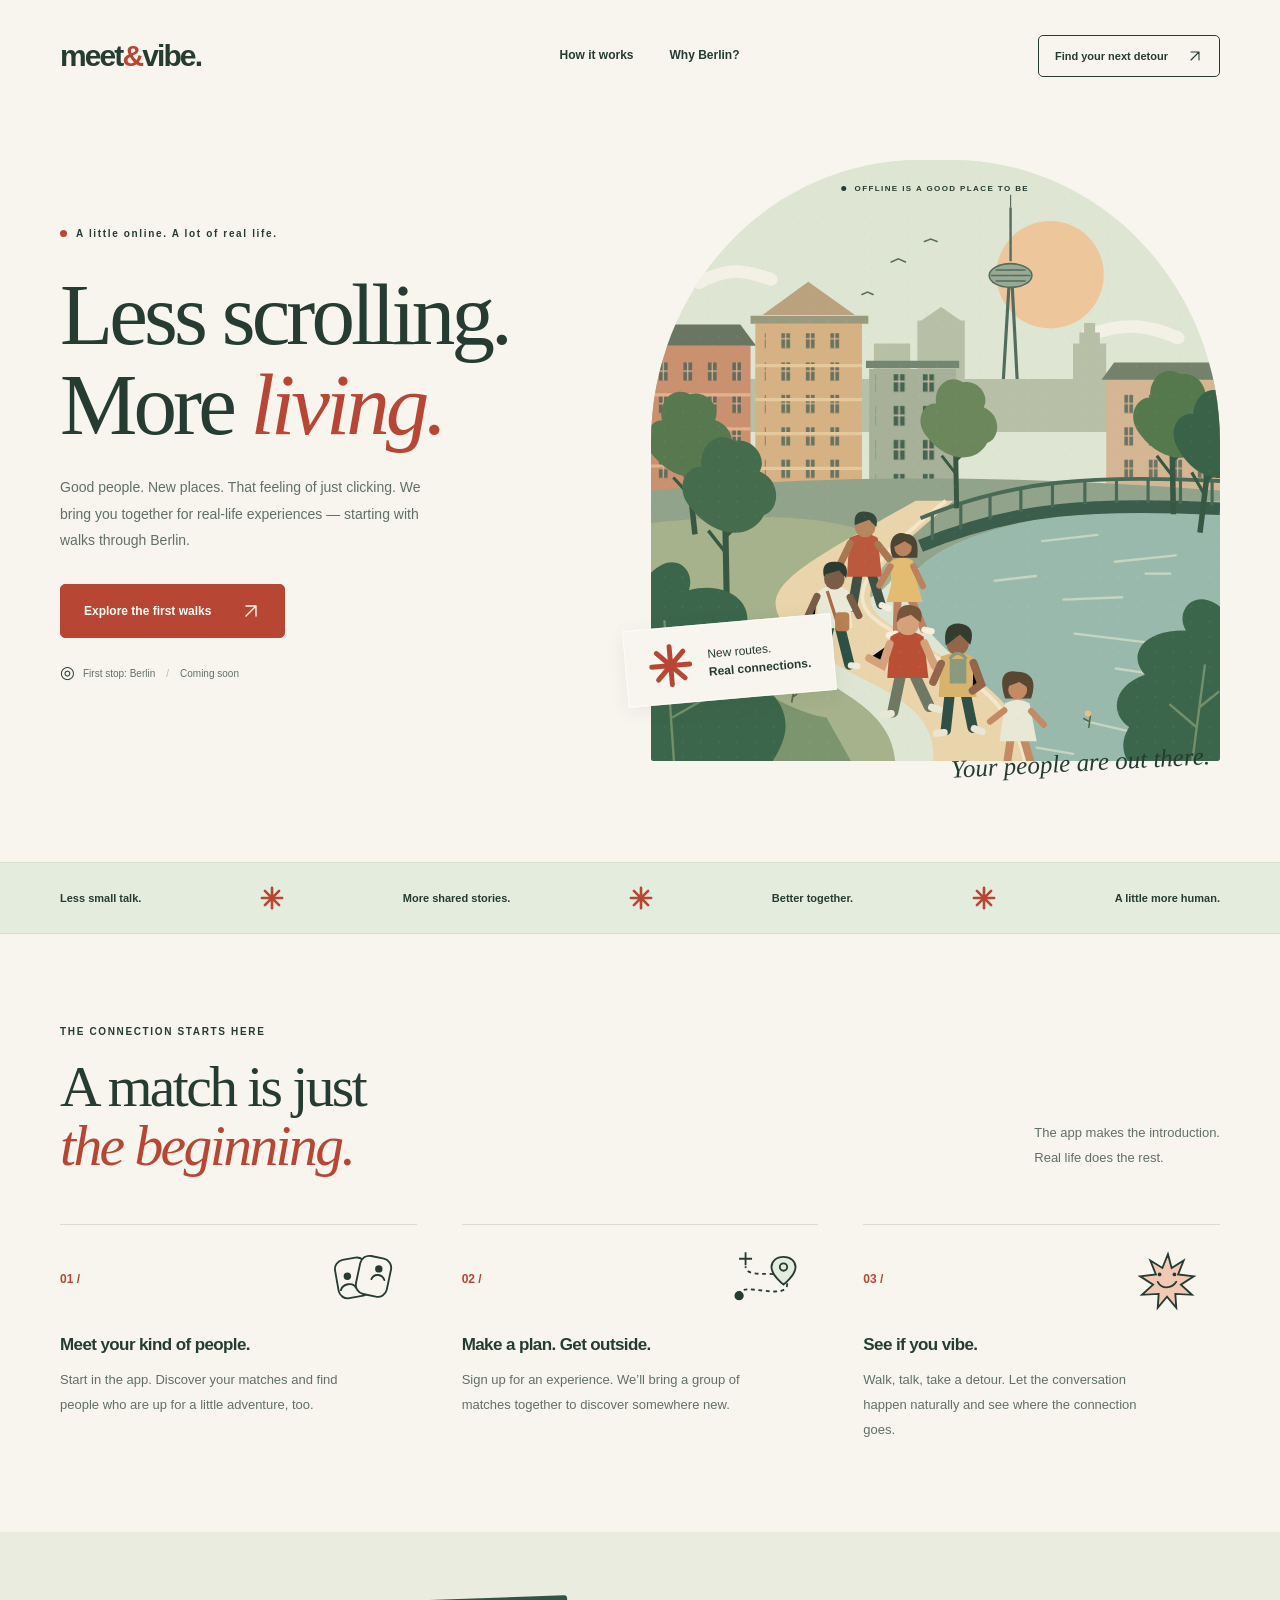
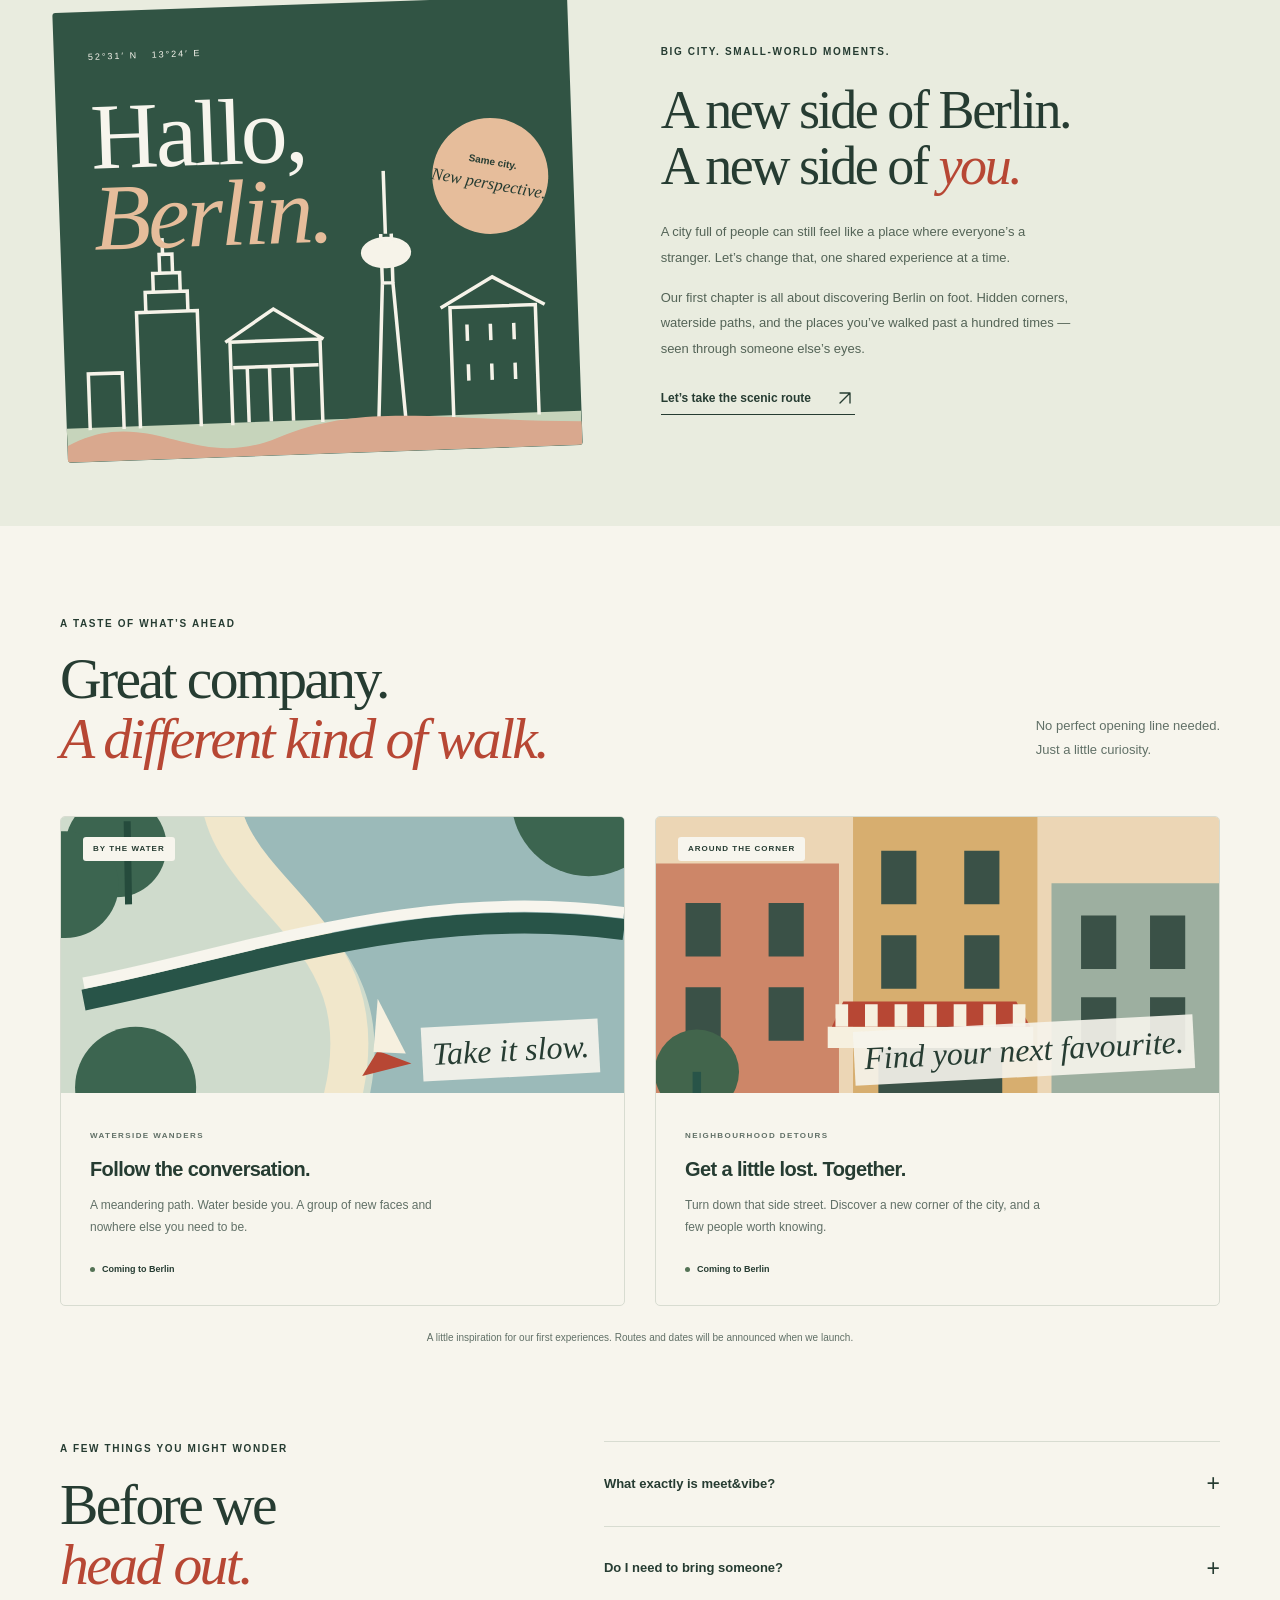
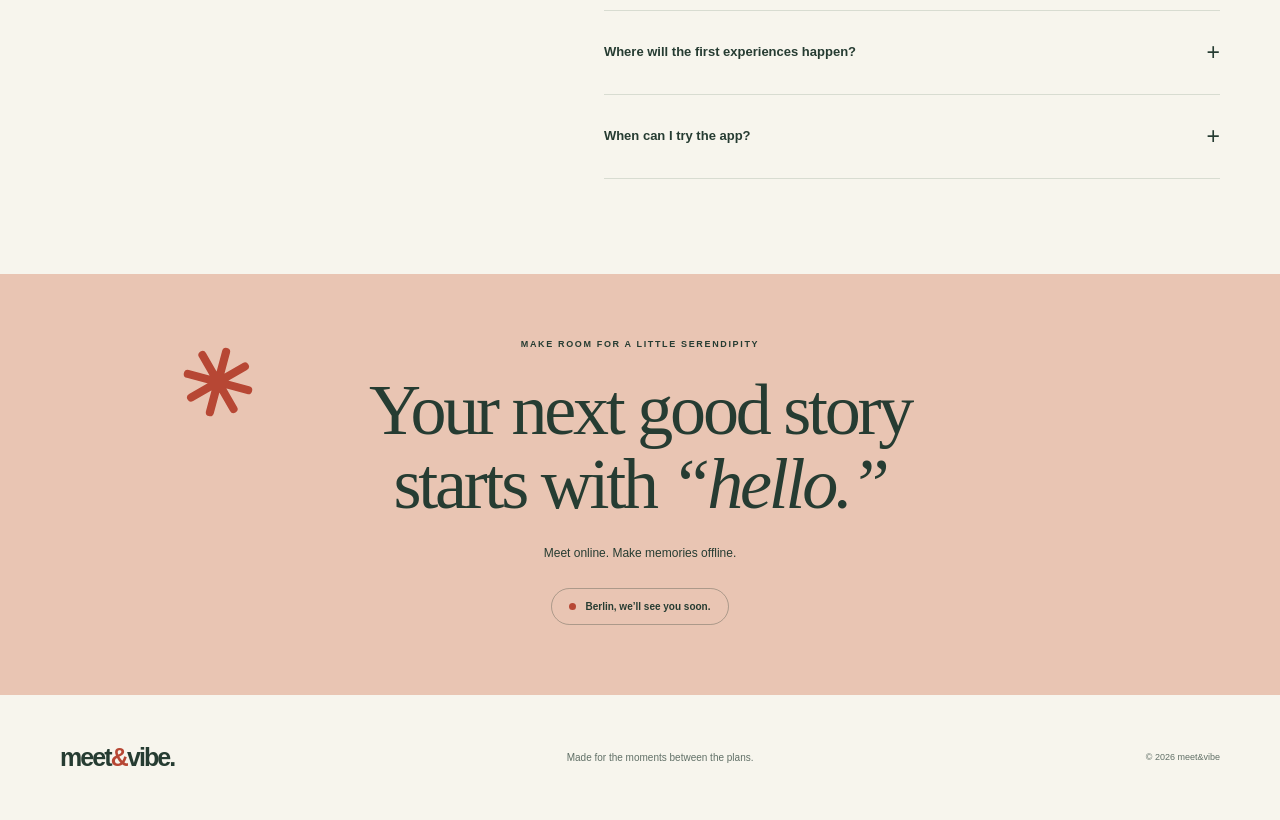
==== index.html @ 698475b8 "Build meet&vibe Berlin landing page for GitHub Pages" ====
<!doctype html>
<html lang="en">
<head>
  <meta charset="utf-8">
  <meta name="viewport" content="width=device-width, initial-scale=1">
  <meta name="theme-color" content="#f7f5ed">
  <title>meet&vibe — Meet online. Make memories offline.</title>
  <meta name="description" content="Your next great connection starts with a walk. meet&vibe matches you with people to discover Berlin together. Real people, shared experiences. Coming soon.">
  <link rel="canonical" href="https://meetandvibe.com/">
  <meta property="og:type" content="website">
  <meta property="og:title" content="meet&vibe — Less scrolling. More living.">
  <meta property="og:description" content="Meet your people. Explore Berlin. See if you vibe. In-person experiences, made possible by a little online matchmaking. Coming soon.">
  <meta property="og:url" content="https://meetandvibe.com/">
  <meta property="og:site_name" content="meet&vibe">
  <link rel="icon" href="assets/favicon.svg" type="image/svg+xml">
  <link rel="preload" href="assets/fonts/manrope-latin-wght-normal.woff2" as="font" type="font/woff2" crossorigin>
  <link rel="stylesheet" href="styles.css">
  <script src="script.js" defer></script>
</head>
<body>
  <a class="skip-link" href="#main">Skip to content</a>
  <header class="site-header wrap">
    <a class="wordmark" href="#" aria-label="meet&amp;vibe. home">meet<span>&</span>vibe<span class="brand-dot">.</span></a>
    <nav aria-label="Main navigation">
      <a href="#how-it-works">How it works</a>
      <a href="#berlin">Why Berlin?</a>
    </nav>
    <a class="button button-small" href="#first-walks">Find your next detour <svg class="arrow-icon" viewBox="0 0 24 24" fill="none" aria-hidden="true"><path d="M6 18 18 6M6 6h12v12" stroke="currentColor" stroke-width="1.6" stroke-linecap="round" stroke-linejoin="round"/></svg></a>
  </header>

  <main id="main">
    <section class="hero wrap" aria-labelledby="hero-title">
      <div class="hero-copy">
        <p class="eyebrow"><span class="status-dot"></span> A little online. A lot of real life.</p>
        <h1 id="hero-title">Less scrolling.<br>More <em>living.</em></h1>
        <p class="hero-description">Good people. New places. That feeling of just clicking. We bring you together for real-life experiences — starting with walks through Berlin.</p>
        <a class="button" href="#first-walks">Explore the first walks <svg class="arrow-icon" viewBox="0 0 24 24" fill="none" aria-hidden="true"><path d="M6 18 18 6M6 6h12v12" stroke="currentColor" stroke-width="1.6" stroke-linecap="round" stroke-linejoin="round"/></svg></a>
        <p class="launch-note"><span aria-hidden="true">◎</span> First stop: Berlin <span class="note-divider">/</span> Coming soon</p>
      </div>
      <div class="hero-art">
        <div class="art-label"><span class="status-dot"></span> OFFLINE IS A GOOD PLACE TO BE</div>
        <img class="berlin-illustration" src="assets/berlin.svg" width="720" height="760" alt="An illustrated group exploring a leafy Berlin riverside, with the TV Tower and colourful neighbourhood buildings in the distance.">
        <div class="art-sticker"><span class="sticker-icon" aria-hidden="true"><svg viewBox="0 0 64 64" fill="none" aria-hidden="true"><path d="M32 5v54M5 32h54M13 13l38 38M13 51l38-38" stroke="currentColor" stroke-width="7" stroke-linecap="round"/></svg></span><span>New routes.<br><strong>Real connections.</strong></span></div>
        <span class="art-caption">Your people are out there.</span>
      </div>
    </section>

    <div class="manifesto-strip" aria-label="Made for real life"><div class="wrap"><span>Less small talk.</span><span class="strip-star" aria-hidden="true"><svg viewBox="0 0 64 64" fill="none" aria-hidden="true"><path d="M32 5v54M5 32h54M13 13l38 38M13 51l38-38" stroke="currentColor" stroke-width="7" stroke-linecap="round"/></svg></span><span>More shared stories.</span><span class="strip-star" aria-hidden="true"><svg viewBox="0 0 64 64" fill="none" aria-hidden="true"><path d="M32 5v54M5 32h54M13 13l38 38M13 51l38-38" stroke="currentColor" stroke-width="7" stroke-linecap="round"/></svg></span><span>Better together.</span><span class="strip-star" aria-hidden="true"><svg viewBox="0 0 64 64" fill="none" aria-hidden="true"><path d="M32 5v54M5 32h54M13 13l38 38M13 51l38-38" stroke="currentColor" stroke-width="7" stroke-linecap="round"/></svg></span><span>A little more human.</span></div></div>

    <section class="how-section wrap section-space" id="how-it-works" aria-labelledby="how-title">
      <div class="section-heading"><div><p class="eyebrow">THE CONNECTION STARTS HERE</p><h2 id="how-title">A match is just<br><em>the beginning.</em></h2></div><p>The app makes the introduction.<br>Real life does the rest.</p></div>
      <div class="steps">
        <article class="step"><div class="step-top"><span class="step-number">01 /</span><svg class="step-icon" viewBox="0 0 80 64" fill="none" aria-hidden="true"><rect x="7" y="12" width="34" height="42" rx="10" transform="rotate(-10 7 12)" stroke="currentColor" stroke-width="2"/><rect x="38" y="4" width="34" height="42" rx="10" transform="rotate(12 38 4)" fill="#f7f5ed" stroke="currentColor" stroke-width="2"/><circle cx="22" cy="28" r="4" fill="currentColor"/><path d="M15 43c2-7 13-9 16-3M48 31c3-7 12-5 14 1" stroke="currentColor" stroke-width="2" stroke-linecap="round"/><circle cx="56" cy="20" r="4" fill="currentColor"/></svg></div><h3>Meet your kind of people.</h3><p>Start in the app. Discover your matches and find people who are up for a little adventure, too.</p></article>
        <article class="step"><div class="step-top"><span class="step-number">02 /</span><svg class="step-icon" viewBox="0 0 80 64" fill="none" aria-hidden="true"><path d="M12 48c0-16 52 8 52-12S19 34 19 17" stroke="currentColor" stroke-width="2" stroke-dasharray="4 4"/><path d="M60 7c-8 0-13 5-13 11 0 9 13 19 13 19s13-10 13-19c0-6-5-11-13-11Z" fill="#e4ecde" stroke="currentColor" stroke-width="2"/><circle cx="60" cy="18" r="4" stroke="currentColor" stroke-width="2"/><circle cx="12" cy="49" r="5" fill="currentColor"/><path d="M12 9h14M19 2v14" stroke="currentColor" stroke-width="2"/></svg></div><h3>Make a plan. Get outside.</h3><p>Sign up for an experience. We’ll bring a group of matches together to discover somewhere new.</p></article>
        <article class="step"><div class="step-top"><span class="step-number">03 /</span><svg class="step-icon" viewBox="0 0 80 64" fill="none" aria-hidden="true"><path d="m41 4 4 15 13-8-6 15 17 2-14 9 12 11-18-1 1 15-10-12-10 12 1-15-18 1 12-11-14-9 17-2-6-15 13 8Z" fill="#f2c9b4" stroke="currentColor" stroke-width="2"/><path d="M30 34c4 8 15 8 20 0" stroke="currentColor" stroke-width="2" stroke-linecap="round"/><circle cx="32" cy="26" r="2" fill="currentColor"/><circle cx="48" cy="26" r="2" fill="currentColor"/></svg></div><h3>See if you vibe.</h3><p>Walk, talk, take a detour. Let the conversation happen naturally and see where the connection goes.</p></article>
      </div>
    </section>

    <section class="berlin-section" id="berlin" aria-labelledby="berlin-title"><div class="wrap berlin-grid">
      <div class="berlin-poster" aria-hidden="true"><span class="poster-top">52°31′ N &nbsp; 13°24′ E</span><span class="poster-title">Hallo,<br><i>Berlin.</i></span><svg viewBox="0 0 440 240" class="poster-skyline"><path d="M0 211h440v29H0z" fill="#c6d4bb"/><g fill="none" stroke="#f6f3e9" stroke-width="3"><path d="M63 213V114h52v99m-44-99v-17h36v17M78 98V81h23v17M84 82V65h11v17M87 65V51M267 212l7-116m16 116-7-116M278 54V0m-4 54v42h9V54"/><ellipse cx="278" cy="70" rx="20" ry="12" fill="#f6f3e9"/><path d="M142 213v-71h77v71m-81-71 42-27 42 27M144 164h73m-61 0v47m19-47v47m19-47v47M331 213v-94h73v94m-81-94 45-25 44 25M345 134v14m20-14v14m20-14v14m-40 20v14m20-14v14m20-14v14M20 213v-48h29v48"/></g><path d="M0 226c72-35 105 27 180-1s135-10 260-5v20H0Z" fill="#d9a88e"/></svg><span class="poster-sticker">Same city.<br><i>New perspective.</i></span></div>
      <div class="berlin-copy"><p class="eyebrow">BIG CITY. SMALL-WORLD MOMENTS.</p><h2 id="berlin-title">A new side of Berlin.<br>A new side of <em>you.</em></h2><p>A city full of people can still feel like a place where everyone’s a stranger. Let’s change that, one shared experience at a time.</p><p>Our first chapter is all about discovering Berlin on foot. Hidden corners, waterside paths, and the places you’ve walked past a hundred times — seen through someone else’s eyes.</p><a class="text-link" href="#first-walks">Let’s take the scenic route <svg class="arrow-icon" viewBox="0 0 24 24" fill="none" aria-hidden="true"><path d="M6 18 18 6M6 6h12v12" stroke="currentColor" stroke-width="1.6" stroke-linecap="round" stroke-linejoin="round"/></svg></a></div>
    </div></section>

    <section class="walks-section wrap section-space" id="first-walks" aria-labelledby="walks-title"><div class="section-heading"><div><p class="eyebrow">A TASTE OF WHAT’S AHEAD</p><h2 id="walks-title">Great company.<br><em>A different kind of walk.</em></h2></div><p>No perfect opening line needed.<br>Just a little curiosity.</p></div>
      <div class="walk-cards">
        <article class="walk-card"><div class="walk-art canal-art"><span class="walk-tag">BY THE WATER</span><svg viewBox="0 0 400 270" preserveAspectRatio="xMidYMid slice" aria-hidden="true"><path d="M0 0h400v270H0z" fill="#cfdbcc"/><path d="M127 0c-13 100 142 108 82 270h191V0" fill="#9bbab9"/><path d="M113 0c-14 100 141 109 76 270" stroke="#f1e7cb" stroke-width="27" fill="none"/><path d="M16 167c114-22 238-70 384-50" stroke="#285448" stroke-width="15" fill="none"/><path d="M16 155c114-22 238-70 384-50" stroke="#f7f5ed" stroke-width="8" fill="none"/><path d="m225 203 24 9-35 9Z" fill="#b74734"/><path d="m222 204 3-38 20 39Z" fill="#f6f0df"/><g fill="#3c6550"><circle cx="39" cy="58" r="36"/><circle cx="3" cy="85" r="38"/><circle cx="53" cy="229" r="43"/><circle cx="375" cy="24" r="55"/></g><path d="m48 99-1-59m8 213-1 57" stroke="#254b3c" stroke-width="5"/></svg><span class="walk-art-caption">Take it slow.</span></div><div class="walk-card-copy"><span class="card-kicker">WATERSIDE WANDERS</span><h3>Follow the conversation.</h3><p>A meandering path. Water beside you. A group of new faces and nowhere else you need to be.</p><span class="coming-label"><span class="status-dot"></span> Coming to Berlin</span></div></article>
        <article class="walk-card"><div class="walk-art neighbourhood-art"><span class="walk-tag">AROUND THE CORNER</span><svg viewBox="0 0 400 270" preserveAspectRatio="xMidYMid slice" aria-hidden="true"><path d="M0 0h400v270H0z" fill="#ecd6b5"/><path d="M0 70h130v200H0z" fill="#cd8668"/><path d="M140 35h131v235H140z" fill="#d7ae6f"/><path d="M281 84h119v186H281z" fill="#9dafa0"/><g fill="#3a5147"><path d="M21 98h25v38H21zm59 0h25v38H80zM21 158h25v38H21zm59 0h25v38H80zM160 61h25v38h-25zm59 0h25v38h-25zm-59 60h25v38h-25zm59 0h25v38h-25zM302 107h25v38h-25zm49 0h25v38h-25zM302 165h25v38h-25zm49 0h25v38h-25z"/><path d="M158 270v-70q43-52 88 0v70z"/></g><path d="M0 246h400v24H0" fill="#e8e3cc"/><path d="M122 186h146v15H122z" fill="#f6f0df"/><path d="m125 186 8-18h123l10 18" fill="#b74734"/><path d="M132 170v16m21-16v16m21-16v16m21-16v16m21-16v16m21-16v16m21-16v16" stroke="#f6f0df" stroke-width="9"/><circle cx="29" cy="218" r="30" fill="#42654c"/><path d="M29 218v52" stroke="#285448" stroke-width="6"/></svg><span class="walk-art-caption">Find your next favourite.</span></div><div class="walk-card-copy"><span class="card-kicker">NEIGHBOURHOOD DETOURS</span><h3>Get a little lost. Together.</h3><p>Turn down that side street. Discover a new corner of the city, and a few people worth knowing.</p><span class="coming-label"><span class="status-dot"></span> Coming to Berlin</span></div></article>
      </div><p class="walks-note">A little inspiration for our first experiences. Routes and dates will be announced when we launch.</p>
    </section>

    <section class="faq-section wrap" aria-labelledby="faq-title"><div><p class="eyebrow">A FEW THINGS YOU MIGHT WONDER</p><h2 id="faq-title">Before we<br><em>head out.</em></h2></div><div class="faq-list"><details><summary>What exactly is meet&vibe?<span aria-hidden="true">+</span></summary><p>meet&vibe brings people together for in-person experiences, with a little help from an app. You match online, sign up for an activity, and meet a group in real life to see how you connect.</p></details><details><summary>Do I need to bring someone?<span aria-hidden="true">+</span></summary><p>You can come on your own — that’s the idea. You’ll meet a group of people matched through the app, with a shared activity to get the conversation started.</p></details><details><summary>Where will the first experiences happen?<span aria-hidden="true">+</span></summary><p>We’re starting in Berlin with group walks to discover the city together. Specific meeting points, routes, and dates will be shared when experiences become available.</p></details><details><summary>When can I try the app?<span aria-hidden="true">+</span></summary><p>The app and our first Berlin experiences are coming soon. We’ll share launch details and ways to join here on meetandvibe.com. There’s no waitlist or booking available just yet.</p></details></div></section>

    <section class="closing-section" aria-labelledby="closing-title"><div class="wrap"><span class="closing-star" aria-hidden="true"><svg viewBox="0 0 64 64" fill="none" aria-hidden="true"><path d="M32 5v54M5 32h54M13 13l38 38M13 51l38-38" stroke="currentColor" stroke-width="7" stroke-linecap="round"/></svg></span><p class="eyebrow">MAKE ROOM FOR A LITTLE SERENDIPITY</p><h2 id="closing-title">Your next good story<br>starts with <em>“hello.”</em></h2><p>Meet online. Make memories offline.</p><span class="launch-pill"><span class="status-dot"></span> Berlin, we’ll see you soon.</span></div></section>
  </main>
  <footer class="site-footer wrap"><a class="wordmark" href="#" aria-label="meet&amp;vibe. home">meet<span>&</span>vibe<span class="brand-dot">.</span></a><p>Made for the moments between the plans.</p><span>© <span id="year">2026</span> meet&vibe</span></footer>
</body>
</html>
---- styles.css ----
@font-face{font-family:Manrope;src:url('assets/fonts/manrope-latin-wght-normal.woff2') format('woff2');font-style:normal;font-weight:200 800;font-display:swap}
@font-face{font-family:Instrument Serif;src:url('assets/fonts/instrument-serif-latin-400-normal.woff2') format('woff2');font-style:normal;font-weight:400;font-display:swap}
@font-face{font-family:Instrument Serif;src:url('assets/fonts/instrument-serif-latin-400-italic.woff2') format('woff2');font-style:italic;font-weight:400;font-display:swap}
:root{--paper:#f7f5ed;--ink:#263c32;--muted:#617067;--coral:#b74734;--line:#d8dcd1;--green:#e4ecde;--serif:'Instrument Serif',Georgia,serif;--sans:Manrope,Arial,sans-serif}
*{box-sizing:border-box}html{scroll-behavior:smooth;scroll-padding-top:35px}body{margin:0;background:var(--paper);color:var(--ink);font-family:var(--sans);font-size:15px;line-height:1.7;-webkit-font-smoothing:antialiased}a{color:inherit;text-decoration:none}button,a,summary{-webkit-tap-highlight-color:transparent}a:focus-visible,summary:focus-visible{outline:3px solid var(--coral);outline-offset:6px}img,svg{display:block;max-width:100%}h1,h2,h3,p{margin:0}h1,h2{font-family:var(--serif);font-weight:400;letter-spacing:-.045em;line-height:1.03}h1{font-size:clamp(72px,6.8vw,102px)}h2{font-size:clamp(45px,4.5vw,65px)}h1 em,h2 em{color:var(--coral);font-weight:400}h3{font-size:20px;letter-spacing:-.6px;line-height:1.4}.wrap{max-width:1240px;margin-inline:auto;padding-inline:40px}.eyebrow{font-size:10px;letter-spacing:1.65px;font-weight:800;display:flex;align-items:center;gap:9px;line-height:1.6}.status-dot{display:inline-block;width:7px;height:7px;background:var(--coral);border-radius:50%;flex-shrink:0}.site-header{display:flex;height:112px;align-items:center;justify-content:space-between;gap:24px}.wordmark{font-weight:800;font-size:30px;letter-spacing:-1.9px;line-height:1}.wordmark>span{color:var(--coral)}.wordmark .brand-dot{color:var(--ink)}nav{display:flex;gap:36px;margin-left:60px;font-size:12px;font-weight:600}nav a{padding:10px 0;border-bottom:1px solid transparent}nav a:hover{border-color:var(--coral);color:var(--coral)}.button{display:inline-flex;align-items:center;justify-content:center;gap:30px;background:var(--coral);color:#fffdf5;border:1px solid var(--coral);border-radius:5px;min-height:54px;padding:13px 23px;font-size:12px;font-weight:700;transition:background .2s,transform .2s}.button:hover{background:#943b2d;transform:translateY(-2px)}.button span{font-size:21px;font-weight:400;line-height:1}.button-small{background:transparent;color:var(--ink);border-color:var(--ink);min-height:42px;font-size:11px;padding:10px 16px;gap:19px}.button-small:hover{background:var(--ink);color:var(--paper)}.hero{display:grid;grid-template-columns:1fr 1.03fr;align-items:center;gap:38px;padding-top:30px;padding-bottom:76px}.hero-copy{padding-bottom:14px}.hero-copy .eyebrow{margin-bottom:28px}.hero-description{max-width:370px;font-size:14px;line-height:1.9;color:var(--muted);margin:25px 0 30px}.launch-note{display:flex;align-items:center;gap:8px;font-size:10px;margin-top:21px;color:var(--muted)}.launch-note>span:first-child{font-size:17px;color:var(--ink)}.note-divider{margin:0 3px;color:#b2b8aa}.hero-art{position:relative;isolation:isolate;padding:18px 0 25px}.berlin-illustration{width:100%;height:auto;border-radius:47% 47% 3px 3px;aspect-ratio:720/760;object-fit:cover}.art-label{position:absolute;top:40px;left:50%;transform:translateX(-50%);display:flex;align-items:center;white-space:nowrap;gap:8px;font-size:8px;font-weight:800;letter-spacing:1.4px;z-index:1}.art-label .status-dot{width:5px;height:5px;background:var(--ink)}.art-sticker{position:absolute;bottom:87px;left:-26px;background:var(--paper);display:flex;gap:15px;align-items:center;line-height:1.5;padding:15px 22px;box-shadow:0 4px 20px #263c3212;transform:rotate(-5deg);font-size:12px;border:1px solid #ffffffa3}.sticker-icon{font-size:47px;line-height:1;color:var(--coral)}.art-caption{position:absolute;bottom:1px;right:10px;font-family:var(--serif);font-size:25px;font-style:italic;transform:rotate(-3deg)}.manifesto-strip{background:var(--green);border-block:1px solid #d6dece;padding:23px 0}.manifesto-strip .wrap{display:flex;align-items:center;justify-content:space-between;gap:18px;font-size:11px;font-weight:700}.strip-star{font-size:27px;line-height:1;color:var(--coral)}.section-space{padding-block:90px}.section-heading{display:flex;justify-content:space-between;align-items:flex-end;gap:30px;margin-bottom:48px}.section-heading .eyebrow{margin-bottom:17px}.section-heading>p{font-size:13px;line-height:1.9;color:var(--muted);padding-bottom:5px}.steps{display:grid;grid-template-columns:repeat(3,1fr);gap:45px}.step{border-top:1px solid var(--line);padding-top:24px}.step-top{display:flex;align-items:center;justify-content:space-between;margin-bottom:22px;height:62px}.step-number{font-size:12px;color:var(--coral);font-weight:700}.step-icon{width:74px;height:62px;margin-right:16px}.step h3{margin-bottom:12px;font-size:17px}.step p{color:var(--muted);font-size:13px;line-height:1.9;max-width:300px}.berlin-section{background:#e9ecdf;padding-block:72px}.berlin-grid{display:grid;grid-template-columns:.92fr 1fr;gap:86px;align-items:center}.berlin-poster{background:#315444;color:var(--paper);position:relative;overflow:hidden;min-height:450px;padding:30px 34px;border-radius:3px;transform:rotate(-2deg)}.poster-top{font-size:9px;letter-spacing:2px}.poster-title{display:block;font-family:var(--serif);font-size:94px;line-height:.87;letter-spacing:-3px;margin-top:29px;position:relative;z-index:1}.poster-title i{color:#e6bd9b}.poster-skyline{position:absolute;bottom:0;left:0;width:100%;height:auto}.poster-sticker{position:absolute;right:25px;top:120px;border-radius:50%;width:116px;height:116px;background:#e6bd9b;color:var(--ink);display:flex;flex-direction:column;align-items:center;justify-content:center;font-size:10px;line-height:1.6;transform:rotate(12deg);font-weight:700}.poster-sticker i{font-family:var(--serif);font-size:20px;font-weight:400}.berlin-copy .eyebrow{margin-bottom:23px}.berlin-copy h2{font-size:54px;margin-bottom:25px}.berlin-copy>p:not(.eyebrow){font-size:13px;line-height:1.95;color:#546457;margin-top:15px;max-width:415px}.text-link{display:inline-flex;align-items:center;gap:24px;border-bottom:1px solid var(--ink);padding-bottom:5px;font-size:12px;font-weight:700;margin-top:27px}.text-link:hover{color:var(--coral);border-color:var(--coral)}.text-link span{font-size:20px}.walk-cards{display:grid;grid-template-columns:1fr 1fr;gap:30px}.walk-card{border:1px solid var(--line);border-radius:5px;overflow:hidden}.walk-art{position:relative;overflow:hidden;height:276px}.walk-art>svg{height:100%;width:100%;object-fit:cover}.walk-tag{position:absolute;left:22px;top:20px;z-index:1;background:var(--paper);border-radius:3px;padding:5px 10px;font-size:8px;font-weight:800;letter-spacing:1px}.walk-art-caption{position:absolute;right:25px;bottom:16px;font-family:var(--serif);font-style:italic;font-size:32px;color:var(--ink);background:#f7f5ede8;padding:0 10px;transform:rotate(-3deg)}.walk-card-copy{padding:27px 29px 28px}.card-kicker{font-size:8px;letter-spacing:1.4px;font-weight:800;color:var(--muted)}.walk-card-copy h3{margin:9px 0 11px}.walk-card-copy p{font-size:12px;color:var(--muted);line-height:1.9;max-width:370px}.coming-label{display:flex;align-items:center;gap:7px;font-size:9px;font-weight:700;margin-top:23px}.coming-label .status-dot{width:5px;height:5px;background:#547356}.walks-note{font-size:10px;color:var(--muted);text-align:center;margin-top:23px}.faq-section{display:grid;grid-template-columns:1fr 1.3fr;gap:70px;padding-top:5px;padding-bottom:95px}.faq-section .eyebrow{margin-bottom:18px}details{border-bottom:1px solid var(--line)}details:first-child{border-top:1px solid var(--line)}summary{cursor:pointer;list-style:none;display:flex;align-items:center;justify-content:space-between;gap:20px;font-size:13px;font-weight:600;padding:22px 0}summary::-webkit-details-marker{display:none}summary>span{font-size:23px;font-weight:400;transition:transform .2s}details[open] summary>span{transform:rotate(45deg)}details>p{font-size:12px;line-height:1.9;color:var(--muted);padding:0 30px 24px 0}.closing-section{background:#e9c5b3;text-align:center;padding:63px 0 70px;position:relative;overflow:hidden}.closing-section .wrap{position:relative}.closing-section .eyebrow{justify-content:center;margin-bottom:22px;font-size:9px}.closing-section h2{font-size:72px}.closing-section h2 em{color:var(--ink)}.closing-section p:not(.eyebrow){font-size:12px;margin-top:22px}.closing-star{position:absolute;top:8px;left:13%;font-size:74px;color:var(--coral);transform:rotate(15deg);line-height:1}.launch-pill{display:inline-flex;gap:9px;align-items:center;border:1px solid #263c3250;border-radius:100px;padding:9px 17px;font-size:10px;font-weight:600;margin-top:24px}.site-footer{min-height:125px;display:flex;align-items:center;justify-content:space-between;gap:20px}.site-footer .wordmark{font-size:25px}.site-footer p{font-size:10px;color:var(--muted)}.site-footer>span{font-size:9px;color:var(--muted)}.skip-link{position:fixed;top:10px;left:10px;background:var(--ink);color:white;padding:10px 20px;z-index:10;transform:translateY(-150%)}.skip-link:focus{transform:translateY(0)}::selection{background:#e9c5b3;color:var(--ink)}
@media(min-width:1500px){.hero{padding-top:48px;padding-bottom:90px}.hero-art{max-width:540px}.hero-description{font-size:15px}}
@media(max-width:1000px){.wrap{padding-inline:30px}.hero{gap:22px}h1{font-size:74px}.hero-copy .eyebrow{font-size:8px}.hero-description{font-size:12px}.art-sticker{left:-12px;bottom:60px;padding:10px 13px;font-size:10px}.art-caption{font-size:22px}.berlin-grid{gap:40px}.berlin-copy h2{font-size:45px}.steps{gap:25px}.step h3{font-size:15px}.closing-star{left:6%}nav{margin-left:0;gap:24px}.poster-sticker{right:12px;width:100px;height:100px;font-size:9px}.faq-section{gap:35px}}
@media(max-width:760px){.wrap{padding-inline:24px}.site-header{height:85px;gap:15px}.wordmark{font-size:28px}nav{margin-left:auto;gap:19px;font-size:11px}.site-header>.button{display:none}.hero{grid-template-columns:1fr;gap:20px;padding-top:32px;padding-bottom:42px}.hero-copy{padding:0}.hero-copy .eyebrow{font-size:9px;margin-bottom:22px}h1{font-size:clamp(70px,12vw,96px)}.hero-description{font-size:14px;max-width:440px;margin:23px 0 25px}.hero-art{width:100%;max-width:450px;margin-inline:auto;padding-top:15px}.berlin-illustration{max-height:460px;object-position:bottom}.art-label{top:35px;font-size:7px}.art-sticker{left:-6px;bottom:75px;padding:13px 18px;font-size:12px}.art-caption{bottom:0;font-size:24px}.manifesto-strip{padding:18px 0}.manifesto-strip .wrap{flex-wrap:wrap;justify-content:center;gap:10px 20px;font-size:10px}.manifesto-strip .strip-star{font-size:21px}.manifesto-strip .strip-star:nth-child(4),.manifesto-strip span:nth-last-child(-n+3){display:none}.section-space{padding-block:58px}.section-heading{align-items:flex-start;flex-direction:column;gap:21px;margin-bottom:35px}.section-heading>p br{display:none}h2{font-size:49px}.steps{grid-template-columns:1fr;gap:30px}.step-top{margin-bottom:14px;height:50px}.step-icon{width:62px;height:52px;margin-right:8px}.step h3{font-size:19px}.step p{max-width:100%;font-size:13px}.berlin-section{padding-block:52px}.berlin-grid{grid-template-columns:1fr;gap:40px}.berlin-poster{min-height:410px;width:100%;max-width:420px;margin:auto}.berlin-copy h2{font-size:49px}.berlin-copy>p:not(.eyebrow){max-width:100%}.poster-title{font-size:90px}.poster-sticker{right:25px;width:112px;height:112px}.walk-cards{grid-template-columns:1fr;gap:25px}.walk-art{height:260px}.walk-card-copy{padding:24px}.walk-card-copy p{max-width:100%;font-size:13px}.walks-note{font-size:10px;text-align:left}.faq-section{grid-template-columns:1fr;gap:29px;padding-bottom:60px}.faq-section h2 br{display:none}.faq-section h2 em{margin-left:6px}.closing-section{padding:55px 0}.closing-section h2{font-size:56px}.closing-star{position:static;display:block;font-size:48px;margin-bottom:25px}.closing-section .eyebrow{font-size:8px}.site-footer{padding-block:30px;flex-wrap:wrap;gap:22px}.site-footer p{order:3;flex-basis:100%;font-size:10px}.site-footer>span{margin-left:auto}}
@media(max-width:360px){.wrap{padding-inline:18px}h1{font-size:65px}nav{gap:13px;font-size:10px}.hero-copy .eyebrow{font-size:8px}.manifesto-strip .wrap{gap:12px;font-size:9px}.closing-section h2{font-size:49px}}
@media(prefers-reduced-motion:reduce){html{scroll-behavior:auto}*,*::before,*::after{transition:none!important}}
/* Vector marks render consistently without operating-system emoji fonts. */
.arrow-icon{width:20px;height:20px;flex-shrink:0}.button-small .arrow-icon{width:16px;height:16px}.sticker-icon{display:block;width:45px;height:45px}.strip-star{display:block;width:24px;height:24px}.closing-star{display:block;width:74px;height:74px}.poster-sticker{text-align:center}.poster-sticker i{font-size:17px;white-space:nowrap}
@media(max-width:760px){.strip-star{width:21px;height:21px}.closing-star{width:48px;height:48px;margin-inline:auto}}
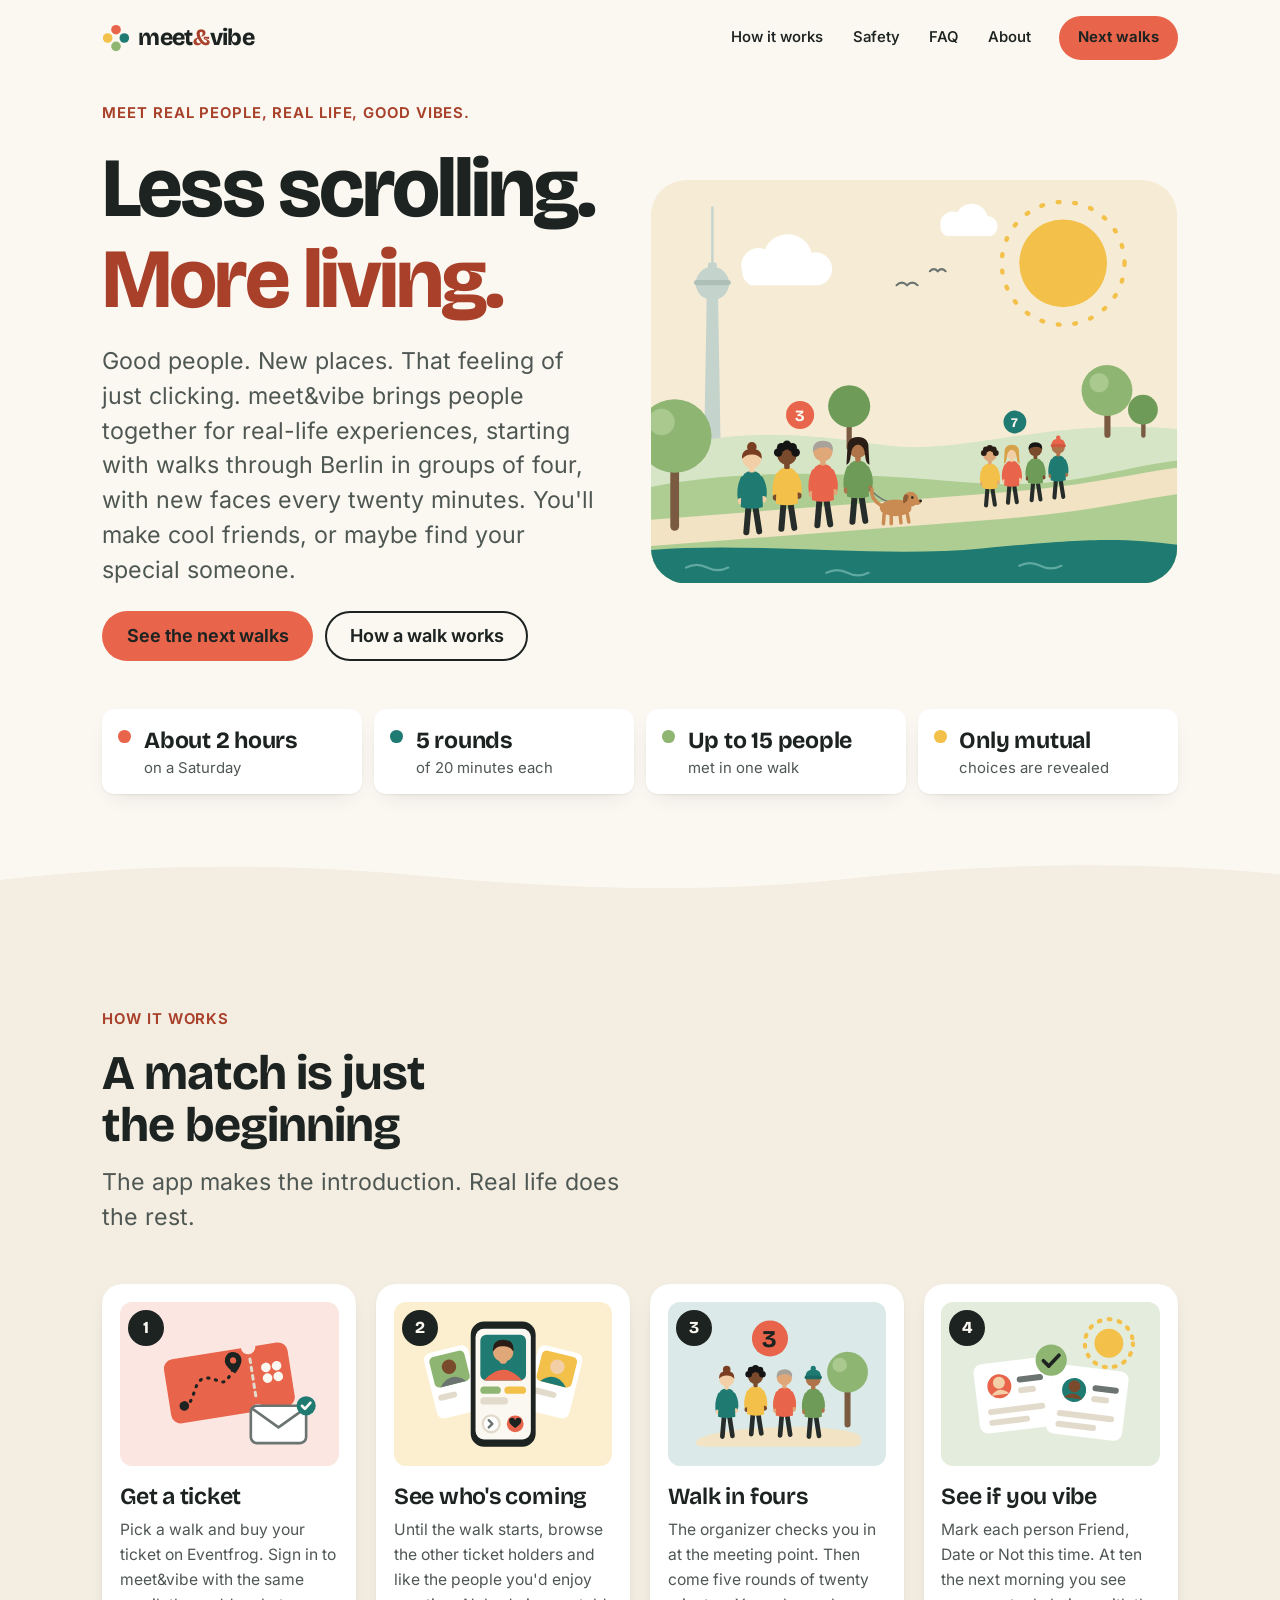
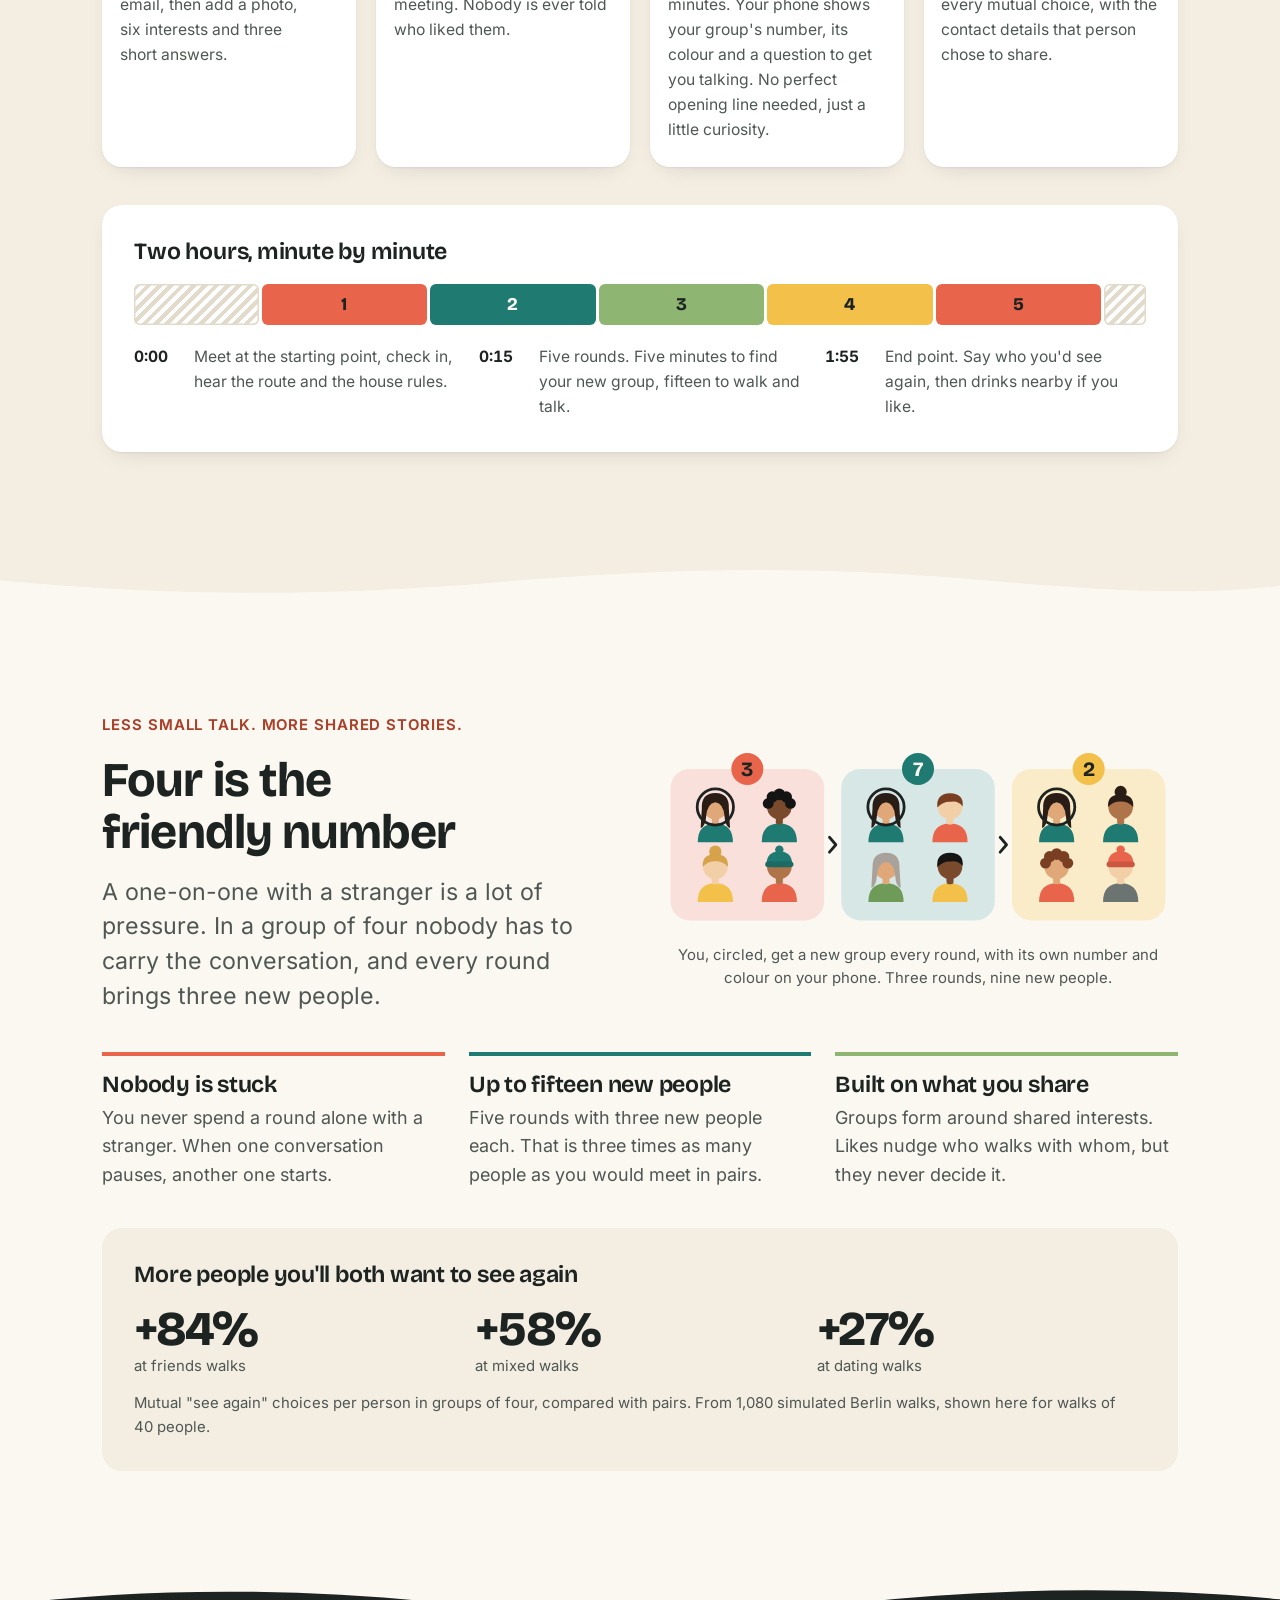
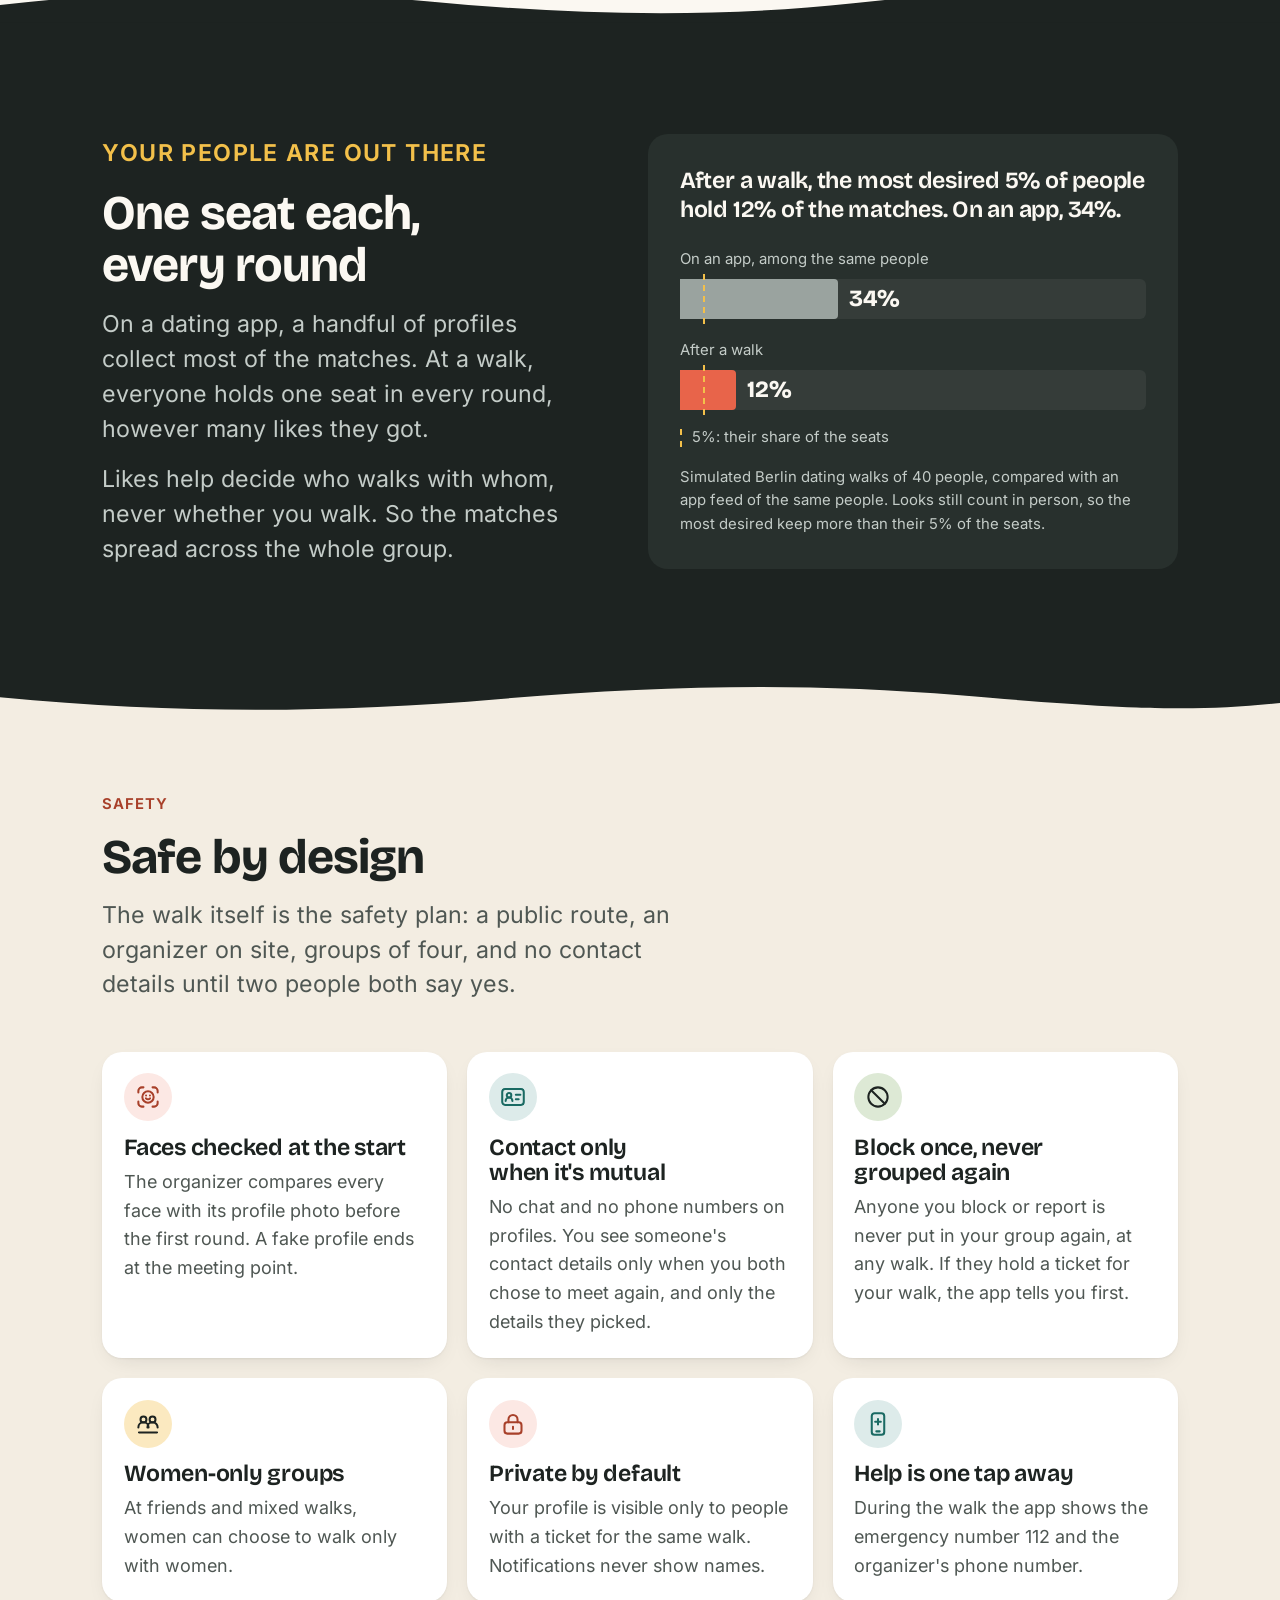
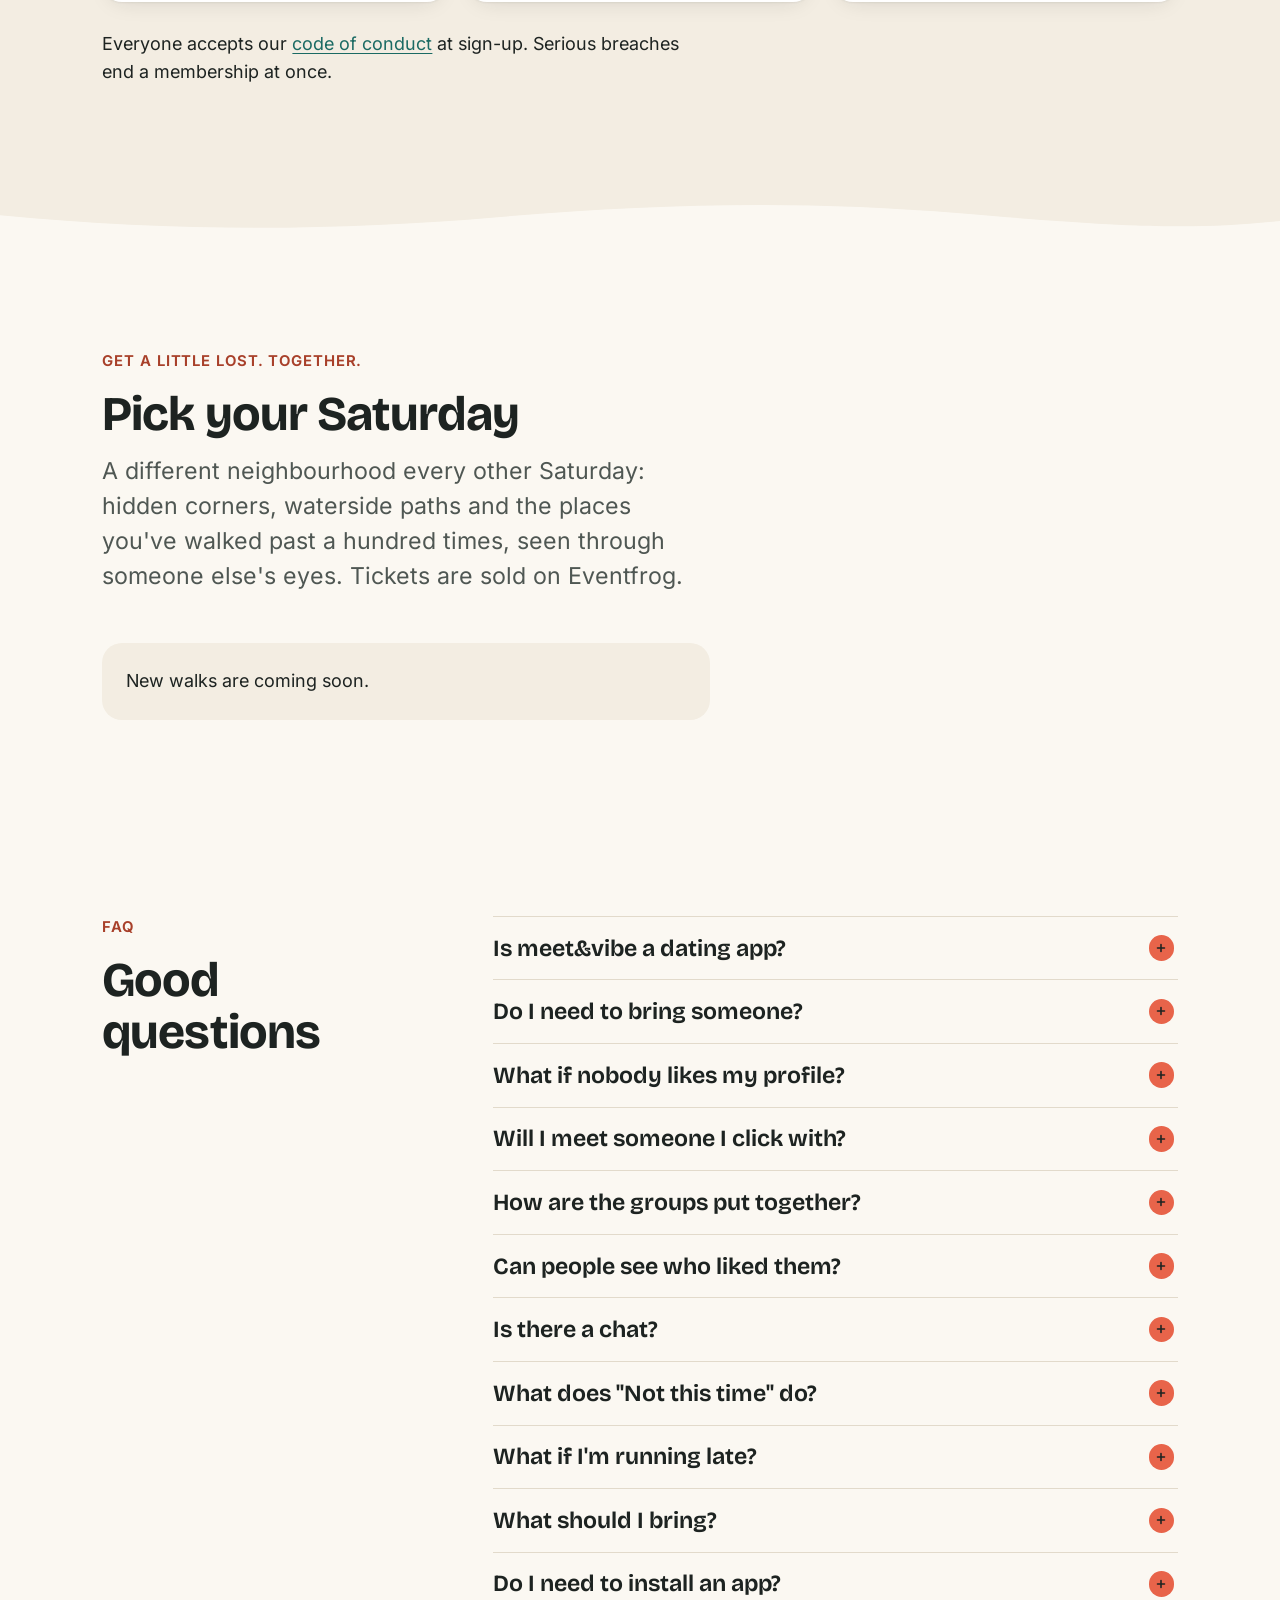
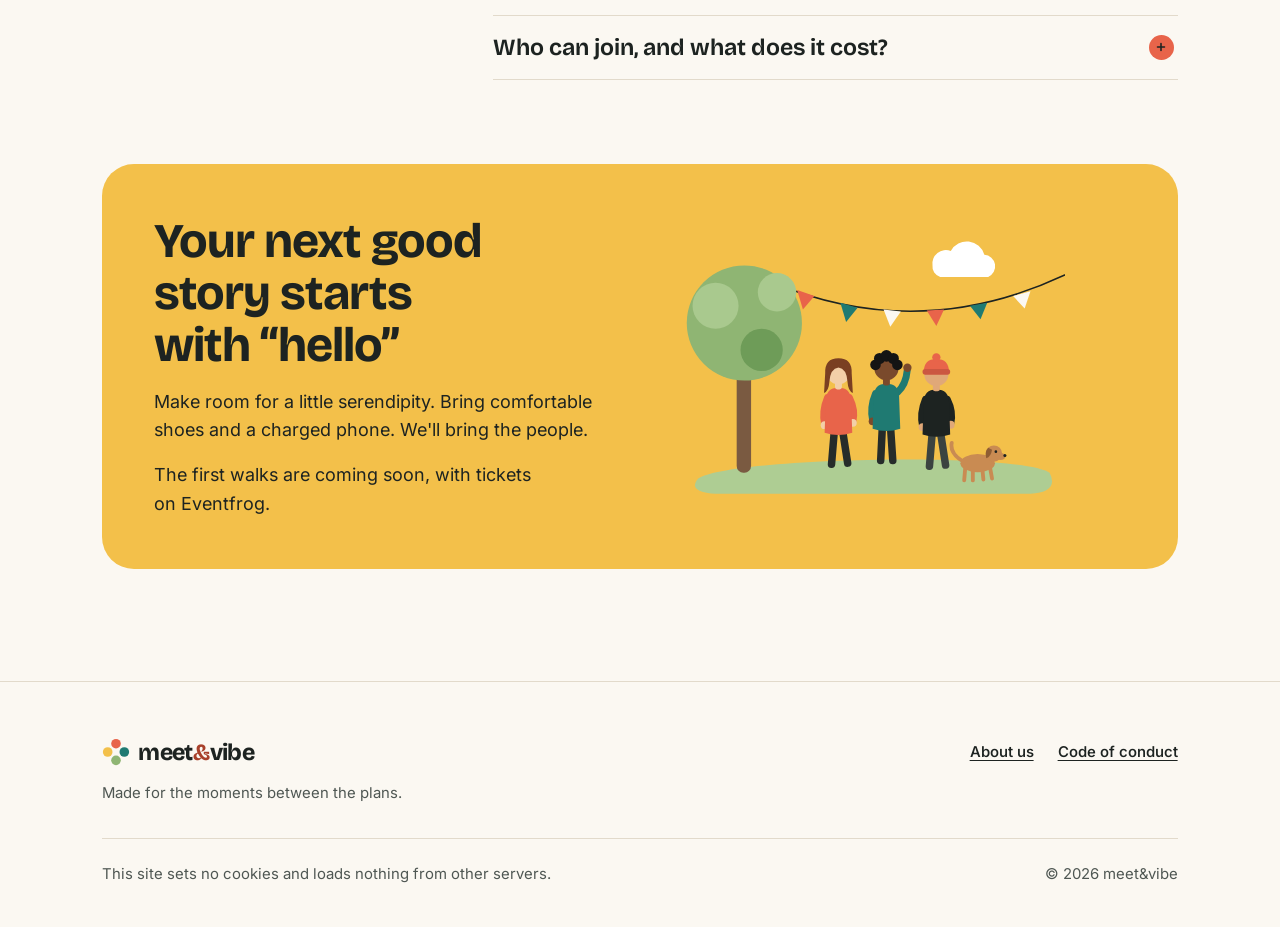
==== commit 6c3fd650: "Replace the draft landing page with the new meet&vibe website The site is built from the site/ folde" ====
--- a/index.html
+++ b/index.html
@@ -3,75 +3,626 @@
 <head>
   <meta charset="utf-8">
   <meta name="viewport" content="width=device-width, initial-scale=1">
-  <meta name="theme-color" content="#f7f5ed">
-  <title>meet&vibe — Meet online. Make memories offline.</title>
-  <meta name="description" content="Your next great connection starts with a walk. meet&vibe matches you with people to discover Berlin together. Real people, shared experiences. Coming soon.">
+  <title>meet&amp;vibe: meet real people, real life, good vibes</title>
+  <meta name="description" content="meet&amp;vibe brings people together for real-life experiences, starting with walks through Berlin in groups of four. Afterwards, only mutual choices to meet again are revealed.">
   <link rel="canonical" href="https://meetandvibe.com/">
+  
+  <meta name="color-scheme" content="light dark">
+  <meta name="theme-color" content="#fbf8f2" media="(prefers-color-scheme: light)">
+  <meta name="theme-color" content="#151a18" media="(prefers-color-scheme: dark)">
   <meta property="og:type" content="website">
-  <meta property="og:title" content="meet&vibe — Less scrolling. More living.">
-  <meta property="og:description" content="Meet your people. Explore Berlin. See if you vibe. In-person experiences, made possible by a little online matchmaking. Coming soon.">
+  <meta property="og:site_name" content="meet&amp;vibe">
+  <meta property="og:title" content="meet&amp;vibe: meet real people, real life, good vibes">
+  <meta property="og:description" content="meet&amp;vibe brings people together for real-life experiences, starting with walks through Berlin in groups of four. Afterwards, only mutual choices to meet again are revealed.">
   <meta property="og:url" content="https://meetandvibe.com/">
-  <meta property="og:site_name" content="meet&vibe">
-  <link rel="icon" href="assets/favicon.svg" type="image/svg+xml">
-  <link rel="preload" href="assets/fonts/manrope-latin-wght-normal.woff2" as="font" type="font/woff2" crossorigin>
-  <link rel="stylesheet" href="styles.css">
-  <script src="script.js" defer></script>
+  <link rel="icon" href="./favicon.svg" type="image/svg+xml">
+  <link rel="stylesheet" href="./assets/site-SMSFI3ER.css">
+  <link rel="preload" href="./assets/fonts/inter-latin-wght-normal.woff2" as="font" type="font/woff2" crossorigin>
+  <link rel="preload" href="./assets/fonts/bricolage-grotesque-latin-opsz-normal.woff2" as="font" type="font/woff2" crossorigin>
+  <script type="module" src="./assets/walks-REP6BSW5.js"></script>
 </head>
-<body>
+<body class="page-home">
   <a class="skip-link" href="#main">Skip to content</a>
-  <header class="site-header wrap">
-    <a class="wordmark" href="#" aria-label="meet&amp;vibe. home">meet<span>&</span>vibe<span class="brand-dot">.</span></a>
-    <nav aria-label="Main navigation">
-      <a href="#how-it-works">How it works</a>
-      <a href="#berlin">Why Berlin?</a>
+  <header class="site-header">
+  <div class="container site-header__inner">
+    <a class="brand" href="./" aria-label="meet&amp;vibe home"><svg class="mark" viewBox="0 0 32 32" aria-hidden="true" focusable="false"><circle cx="16" cy="6.5" r="5.5" class="f-coral"/><circle cx="25.5" cy="16" r="5.5" class="f-teal"/><circle cx="16" cy="25.5" r="5.5" class="f-linden"/><circle cx="6.5" cy="16" r="5.5" class="f-sun"/></svg><span class="brand__word">meet<span class="brand__amp">&amp;</span>vibe</span></a>
+    <nav class="site-nav" aria-label="Main">
+      <ul role="list">
+        <li><a href="./#how">How it works</a></li>
+        <li><a href="./#safety">Safety</a></li>
+        <li><a href="./#faq">FAQ</a></li>
+        <li><a href="./about/">About</a></li>
+      </ul>
     </nav>
-    <a class="button button-small" href="#first-walks">Find your next detour <svg class="arrow-icon" viewBox="0 0 24 24" fill="none" aria-hidden="true"><path d="M6 18 18 6M6 6h12v12" stroke="currentColor" stroke-width="1.6" stroke-linecap="round" stroke-linejoin="round"/></svg></a>
-  </header>
-
-  <main id="main">
-    <section class="hero wrap" aria-labelledby="hero-title">
-      <div class="hero-copy">
-        <p class="eyebrow"><span class="status-dot"></span> A little online. A lot of real life.</p>
-        <h1 id="hero-title">Less scrolling.<br>More <em>living.</em></h1>
-        <p class="hero-description">Good people. New places. That feeling of just clicking. We bring you together for real-life experiences — starting with walks through Berlin.</p>
-        <a class="button" href="#first-walks">Explore the first walks <svg class="arrow-icon" viewBox="0 0 24 24" fill="none" aria-hidden="true"><path d="M6 18 18 6M6 6h12v12" stroke="currentColor" stroke-width="1.6" stroke-linecap="round" stroke-linejoin="round"/></svg></a>
-        <p class="launch-note"><span aria-hidden="true">◎</span> First stop: Berlin <span class="note-divider">/</span> Coming soon</p>
+    <a class="button button--coral button--small site-header__cta" href="./#walks">Next walks</a>
+  </div>
+</header>
+  <main id="main" tabindex="-1">
+    <svg class="sprite" aria-hidden="true" focusable="false" width="0" height="0">
+  <defs>
+    <symbol id="mv-person" viewBox="0 0 40 100" overflow="visible">
+      <path d="M16.5 66 L14 96" style="stroke: var(--legs, #262c2a)" stroke-width="6.5" stroke-linecap="round" fill="none"/>
+      <path d="M23.5 66 L28 95" style="stroke: var(--legs, #262c2a)" stroke-width="6.5" stroke-linecap="round" fill="none"/>
+      <path d="M10.5 38 Q5.5 50 8 61" style="stroke: var(--body)" stroke-width="6" stroke-linecap="round" fill="none"/>
+      <path d="M29.5 38 Q35 49 32.5 59" style="stroke: var(--body)" stroke-width="6" stroke-linecap="round" fill="none"/>
+      <circle cx="8" cy="62" r="3.4" style="fill: var(--skin)"/>
+      <circle cx="32.5" cy="60" r="3.4" style="fill: var(--skin)"/>
+      <path d="M9 41 Q9 29.5 20 29.5 Q31 29.5 31 41 L32 68.5 Q20 72.5 8 68.5 Z" style="fill: var(--body)"/>
+      <rect x="17" y="24" width="6" height="7" rx="2" style="fill: var(--skin)"/>
+      <circle cx="20" cy="16" r="10.5" style="fill: var(--skin)"/>
+    </symbol>
+    <symbol id="mv-person-wave" viewBox="0 0 40 100" overflow="visible">
+      <path d="M16.5 66 L15 96" style="stroke: var(--legs, #262c2a)" stroke-width="6.5" stroke-linecap="round" fill="none"/>
+      <path d="M23.5 66 L25.5 96" style="stroke: var(--legs, #262c2a)" stroke-width="6.5" stroke-linecap="round" fill="none"/>
+      <path d="M10.5 38 Q5.5 50 8 61" style="stroke: var(--body)" stroke-width="6" stroke-linecap="round" fill="none"/>
+      <path d="M29.5 37 Q37 30 38 18" style="stroke: var(--body)" stroke-width="6" stroke-linecap="round" fill="none"/>
+      <circle cx="8" cy="62" r="3.4" style="fill: var(--skin)"/>
+      <circle cx="38.2" cy="15.5" r="3.6" style="fill: var(--skin)"/>
+      <path d="M9 41 Q9 29.5 20 29.5 Q31 29.5 31 41 L32 68.5 Q20 72.5 8 68.5 Z" style="fill: var(--body)"/>
+      <rect x="17" y="24" width="6" height="7" rx="2" style="fill: var(--skin)"/>
+      <circle cx="20" cy="16" r="10.5" style="fill: var(--skin)"/>
+    </symbol>
+    <symbol id="mv-bust" viewBox="0 0 40 100" overflow="visible">
+      <path d="M5 46 Q5 30 20 30 Q35 30 35 46 Z" style="fill: var(--body)"/>
+      <rect x="17" y="24" width="6" height="7" rx="2" style="fill: var(--skin)"/>
+      <circle cx="20" cy="16" r="10.5" style="fill: var(--skin)"/>
+    </symbol>
+    <symbol id="mv-hair-short" viewBox="0 0 40 100" overflow="visible">
+      <path d="M9.2 16.5 Q8 4.5 20 4.2 Q32 4.5 30.8 15.5 Q27 10.5 21 11.5 Q14 11 9.2 16.5 Z" style="fill: var(--hair)"/>
+    </symbol>
+    <symbol id="mv-hair-long" viewBox="0 0 40 100" overflow="visible">
+      <path d="M8.5 17 Q8 4 20 4 Q32 4 31.5 17 L32.5 34 Q28.5 33 27.8 24 Q27 13 20 12 Q13 13 12.2 24 Q11.5 33 7.5 34 Z" style="fill: var(--hair)"/>
+    </symbol>
+    <symbol id="mv-hair-bun" viewBox="0 0 40 100" overflow="visible">
+      <circle cx="20" cy="3.2" r="5.2" style="fill: var(--hair)"/>
+      <path d="M9.3 16 Q8.5 5.5 20 5.2 Q31.5 5.5 30.7 16 Q26 11.2 20 11.4 Q14 11.2 9.3 16 Z" style="fill: var(--hair)"/>
+    </symbol>
+    <symbol id="mv-hair-curly" viewBox="0 0 40 100" overflow="visible">
+      <g style="fill: var(--hair)">
+        <circle cx="10.5" cy="13" r="4.6"/>
+        <circle cx="14" cy="7.5" r="4.8"/>
+        <circle cx="20" cy="5.2" r="5"/>
+        <circle cx="26" cy="7.5" r="4.8"/>
+        <circle cx="29.5" cy="13" r="4.6"/>
+      </g>
+    </symbol>
+    <symbol id="mv-beanie" viewBox="0 0 40 100" overflow="visible">
+      <path d="M9 14.5 Q9 3 20 3 Q31 3 31 14.5 Z" style="fill: var(--hat)"/>
+      <rect x="8" y="11.5" width="24" height="5" rx="2.5" style="fill: var(--hat)"/>
+      <rect x="8" y="11.5" width="24" height="5" rx="2.5" fill="#000" opacity=".12"/>
+      <circle cx="20" cy="1.5" r="3.6" style="fill: var(--hat)"/>
+    </symbol>
+  </defs>
+</svg>
+<section class="hero" aria-labelledby="hero-title">
+  <div class="container hero__inner">
+    <div class="hero__text">
+      <p class="kicker">Meet real people, real life, good vibes.</p>
+      <h1 class="hero__title" id="hero-title">Less scrolling. <span class="hero__accent">More living.</span></h1>
+      <p class="hero__lead">Good people. New places. That feeling of just clicking. meet&amp;vibe brings people together for real-life experiences, starting with walks through Berlin in groups of four, with new faces every twenty minutes. You'll make cool friends, or maybe find your special someone.</p>
+      <div class="hero__actions">
+        <a class="button button--coral" href="#walks">See the next walks</a>
+        <a class="button button--ghost" href="#how">How a walk works</a>
       </div>
-      <div class="hero-art">
-        <div class="art-label"><span class="status-dot"></span> OFFLINE IS A GOOD PLACE TO BE</div>
-        <img class="berlin-illustration" src="assets/berlin.svg" width="720" height="760" alt="An illustrated group exploring a leafy Berlin riverside, with the TV Tower and colourful neighbourhood buildings in the distance.">
-        <div class="art-sticker"><span class="sticker-icon" aria-hidden="true"><svg viewBox="0 0 64 64" fill="none" aria-hidden="true"><path d="M32 5v54M5 32h54M13 13l38 38M13 51l38-38" stroke="currentColor" stroke-width="7" stroke-linecap="round"/></svg></span><span>New routes.<br><strong>Real connections.</strong></span></div>
-        <span class="art-caption">Your people are out there.</span>
+    </div>
+    <div class="hero__art"><svg class="art art--hero" viewBox="0 0 600 460" aria-hidden="true" focusable="false">
+  <defs><clipPath id="hero-frame"><rect width="600" height="460" rx="40"/></clipPath></defs>
+  <g clip-path="url(#hero-frame)">
+  <rect width="600" height="460" class="f-sky"/>
+  <g class="il-sun-rays"><circle cx="470" cy="95" r="70" fill="none" class="s-sun" stroke-width="5" stroke-linecap="round" stroke-dasharray="2 17"/></g>
+  <circle cx="470" cy="95" r="50" class="f-sun"/>
+  <path class="il-cloud f-cloud" d="M104 104 a20 20 0 0 1 26 -25 a28 28 0 0 1 53 4 a19 19 0 0 1 9 37 h-78 a17 17 0 0 1 -10 -16 z"/>
+  <path class="il-cloud il-cloud--slow f-cloud" d="M330 52 a14 14 0 0 1 19 -15 a19 19 0 0 1 35 4 a12 12 0 0 1 4 23 h-50 a11 11 0 0 1 -8 -12 z"/>
+  <path d="M280 120 q6 -6 12 0 q6 -6 12 0 M318 104 q4.5 -4.5 9 0 q4.5 -4.5 9 0" fill="none" class="s-ink-soft" stroke-width="2.4" stroke-linecap="round"/>
+
+  <g class="f-far">
+    <rect x="68.6" y="30" width="2.8" height="72" rx="1.4"/>
+    <rect x="65" y="94" width="10" height="10" rx="2"/>
+    <circle cx="70" cy="118" r="19"/>
+    <path d="M63.5 134 L76.5 134 L80 340 L60 340 Z"/>
+  </g>
+  <rect x="49" y="114" width="42" height="6" rx="3" class="f-far-band"/>
+
+  <path class="f-hill-far" d="M0 312 C 90 282, 170 288, 262 302 S 452 270, 600 284 L600 460 L0 460 Z"/>
+  <g>
+    <rect x="223" y="268" width="6" height="40" rx="3" class="f-trunk"/>
+    <circle cx="226" cy="258" r="24" class="f-tree-dark"/>
+    <rect x="517" y="250" width="7" height="44" rx="3.5" class="f-trunk"/>
+    <circle cx="520" cy="240" r="29" class="f-tree"/>
+    <circle cx="511" cy="231" r="11" class="f-tree-light"/>
+    <rect x="559" y="268" width="5" height="26" rx="2.5" class="f-trunk"/>
+    <circle cx="561" cy="262" r="17" class="f-tree-dark"/>
+  </g>
+
+  <path class="f-hill" d="M0 350 C 120 326, 250 336, 362 345 S 522 330, 600 320 L600 460 L0 460 Z"/>
+  <path d="M-20 404 C 120 394, 250 382, 380 373 S 560 346, 640 338" fill="none" class="s-path" stroke-width="30" stroke-linecap="round"/>
+  <path class="f-river" d="M0 422 C 120 412, 260 432, 380 420 S 540 408, 600 416 L600 460 L0 460 Z"/>
+  <path d="M40 442 q12 -6 24 0 t24 0 M200 448 q12 -6 24 0 t24 0 M420 440 q12 -6 24 0 t24 0" fill="none" class="s-river-light" stroke-width="2.6" stroke-linecap="round"/>
+
+  <g>
+    <rect x="22" y="300" width="10" height="100" rx="5" class="f-trunk"/>
+    <circle cx="27" cy="292" r="42" class="f-tree"/>
+    <circle cx="12" cy="276" r="15" class="f-tree-light"/>
+  </g>
+
+  <g class="il-group il-group--back">
+    <circle cx="415" cy="276" r="13" class="f-teal"/>
+    <text x="415" y="281.5" text-anchor="middle" class="il-badge-text" font-size="15">7</text>
+    <g style="--body: var(--il-sun); --skin: #e0a878; --hair: #2a1d16"><use href="#mv-person" x="372" y="302" width="28.8" height="72"/><use href="#mv-hair-curly" x="372" y="302" width="28.8" height="72"/></g>
+    <g style="--body: var(--il-coral); --skin: #f3cfa8; --hair: #d6a24a"><use href="#mv-person" x="397" y="299" width="28.8" height="72"/><use href="#mv-hair-long" x="397" y="299" width="28.8" height="72"/></g>
+    <g style="--body: var(--il-linden-deep); --skin: #7a4a2c; --hair: #141414"><use href="#mv-person" x="424" y="296" width="28.8" height="72"/><use href="#mv-hair-short" x="424" y="296" width="28.8" height="72"/></g>
+    <g style="--body: var(--il-teal); --skin: #b0744a; --hat: var(--il-coral)"><use href="#mv-person" x="450" y="293" width="28.8" height="72"/><use href="#mv-beanie" x="450" y="293" width="28.8" height="72"/></g>
+  </g>
+
+  <g class="il-group il-group--front">
+    <circle cx="170" cy="268" r="16" class="f-coral"/>
+    <text x="170" y="274.5" text-anchor="middle" class="il-badge-text" font-size="18">3</text>
+    <g style="--body: var(--il-teal); --skin: #f3cfa8; --hair: #7a3f22"><use href="#mv-person" x="94" y="301" width="42" height="105"/><use href="#mv-hair-bun" x="94" y="301" width="42" height="105"/></g>
+    <g style="--body: var(--il-sun); --skin: #7a4a2c; --hair: #141414"><use href="#mv-person" x="134" y="297" width="42" height="105"/><use href="#mv-hair-curly" x="134" y="297" width="42" height="105"/></g>
+    <g style="--body: var(--il-coral); --skin: #e0a878; --hair: #a9a29a"><use href="#mv-person" x="175" y="293" width="42" height="105"/><use href="#mv-hair-short" x="175" y="293" width="42" height="105"/></g>
+    <g style="--body: var(--il-linden-deep); --skin: #b0744a; --hair: #2a1d16"><use href="#mv-person" x="215" y="289" width="42" height="105"/><use href="#mv-hair-long" x="215" y="289" width="42" height="105"/></g>
+    <path d="M249 352 Q268 372 286 368" fill="none" class="s-ink-soft" stroke-width="1.6"/>
+    <g class="il-dog">
+      <path d="M262 371 q-12 -8 -10 -18" fill="none" class="s-dog il-dog-tail" stroke-width="4" stroke-linecap="round"/>
+      <path d="M266 380 L265 392 M274 381 L274 392 M284 381 L285 391 M292 379 L294 390" class="s-dog" stroke-width="4" stroke-linecap="round"/>
+      <ellipse cx="279" cy="374" rx="18" ry="9.5" class="f-dog"/>
+      <circle cx="296" cy="364" r="8.5" class="f-dog"/>
+      <ellipse cx="303" cy="367" rx="5" ry="3.6" class="f-dog"/>
+      <path d="M290 358 q-4 4 -2 11 q5 -2 6 -9 z" class="f-dog-dark"/>
+      <circle cx="298" cy="362" r="1.4" class="f-ink"/>
+      <circle cx="307.4" cy="366" r="1.6" class="f-ink"/>
+    </g>
+  </g>
+  </g>
+</svg></div>
+  </div>
+  <div class="container">
+    <ul class="facts" role="list">
+      <li><strong>About 2 hours</strong> on a Saturday</li>
+      <li><strong>5 rounds</strong> of 20 minutes each</li>
+      <li><strong>Up to 15 people</strong> met in one walk</li>
+      <li><strong>Only mutual</strong> choices are revealed</li>
+    </ul>
+  </div>
+</section>
+
+<section class="section section--sand" id="how" aria-labelledby="how-title">
+  <svg class="wave wave--top" viewBox="0 0 1440 40" preserveAspectRatio="none" aria-hidden="true" focusable="false"><path d="M0 40 V22 C 160 4, 320 4, 480 18 S 800 36, 960 20 S 1280 2, 1440 16 V40 Z"/></svg>
+  <div class="container">
+    <header class="section__head">
+      <p class="kicker">How it works</p>
+      <h2 id="how-title">A match is just the beginning</h2>
+      <p class="lead">The app makes the introduction. Real life does the rest.</p>
+    </header>
+    <ol class="steps" role="list">
+      <li class="step">
+        <div class="step__art"><svg class="art art--step" viewBox="0 0 160 120" aria-hidden="true" focusable="false">
+  <g transform="rotate(-9 80 58)">
+    <path class="f-coral" d="M36 32 H94 A6 6 0 0 0 106 32 H124 A8 8 0 0 1 132 40 V78 A8 8 0 0 1 124 86 H106 A6 6 0 0 0 94 86 H36 A8 8 0 0 1 28 78 V40 A8 8 0 0 1 36 32 Z"/>
+    <path d="M100 42 V76" class="s-card-line" stroke-width="2.5" stroke-dasharray="3 4" stroke-linecap="round"/>
+    <path d="M40 72 C 50 72, 50 50, 62 52 S 74 66, 86 46" fill="none" class="s-ink" stroke-width="2.6" stroke-dasharray="1 5.5" stroke-linecap="round"/>
+    <circle cx="40" cy="72" r="4" class="f-ink"/>
+    <path d="M86 34 a7 7 0 0 1 7 7 c0 5 -7 11 -7 11 s-7 -6 -7 -11 a7 7 0 0 1 7 -7 z" class="f-ink"/>
+    <circle cx="86" cy="41" r="2.6" class="f-coral"/>
+    <circle cx="112" cy="51" r="4" class="f-paper"/>
+    <circle cx="121" cy="51" r="4" class="f-paper"/>
+    <circle cx="112" cy="60" r="4" class="f-paper"/>
+    <circle cx="121" cy="60" r="4" class="f-paper"/>
+  </g>
+  <g class="il-bob">
+    <rect x="98" y="78" width="46" height="31" rx="5" class="f-card"/>
+    <path d="M100 81 L121 96 L142 81" fill="none" class="s-ink-soft" stroke-width="2.2" stroke-linejoin="round" stroke-linecap="round"/>
+    <rect x="98" y="78" width="46" height="31" rx="5" fill="none" class="s-ink-soft" stroke-width="2.2"/>
+    <circle cx="144" cy="78" r="8" class="f-teal"/>
+    <path d="M140.5 78 l2.5 2.5 l4.5 -5" fill="none" stroke="#fbf8f2" stroke-width="2.2" stroke-linecap="round" stroke-linejoin="round"/>
+  </g>
+</svg></div>
+        <p class="step__num" aria-hidden="true">1</p>
+        <h3>Get a ticket</h3>
+        <p>Pick a walk and buy your ticket on Eventfrog. Sign in to meet&amp;vibe with the same email, then add a photo, six interests and three short answers.</p>
+      </li>
+      <li class="step">
+        <div class="step__art"><svg class="art art--step" viewBox="0 0 160 120" aria-hidden="true" focusable="false">
+  <g transform="rotate(-14 40 70)">
+    <rect x="22" y="30" width="38" height="56" rx="6" class="f-card"/>
+    <rect x="26" y="34" width="30" height="26" rx="4" class="f-linden"/>
+    <circle cx="41" cy="45" r="6" fill="#7a4a2c"/>
+    <path d="M30 60 q11 -12 22 0 z" class="f-ink-soft"/>
+    <rect x="26" y="66" width="16" height="5" rx="2.5" class="f-card-line"/>
+  </g>
+  <g transform="rotate(14 120 70)">
+    <rect x="100" y="30" width="38" height="56" rx="6" class="f-card"/>
+    <rect x="104" y="34" width="30" height="26" rx="4" class="f-sun"/>
+    <circle cx="119" cy="45" r="6" fill="#f3cfa8"/>
+    <path d="M108 60 q11 -12 22 0 z" class="f-teal"/>
+    <rect x="104" y="66" width="20" height="5" rx="2.5" class="f-card-line"/>
+  </g>
+  <rect x="53" y="8" width="54" height="104" rx="11" class="f-ink"/>
+  <rect x="57" y="14" width="46" height="92" rx="7" class="f-screen"/>
+  <rect x="61" y="19" width="38" height="38" rx="5" class="f-teal"/>
+  <path d="M64 57 q16 -18 32 0 z" class="f-coral"/>
+  <rect x="77" y="36" width="6" height="7" rx="2" fill="#e0a878"/>
+  <circle cx="80" cy="33" r="8.5" fill="#e0a878"/>
+  <path d="M71.5 33 q-1 -10 8.5 -10 q9.5 0 8.5 10 q-3 -5 -8.5 -4.5 q-5.5 -0.5 -8.5 4.5 z" fill="#2a1d16"/>
+  <rect x="61" y="62" width="17" height="6" rx="3" class="f-linden"/>
+  <rect x="81" y="62" width="18" height="6" rx="3" class="f-sun"/>
+  <rect x="61" y="71" width="23" height="6" rx="3" class="f-card-line"/>
+  <circle cx="70" cy="93" r="7" class="f-card"/>
+  <circle cx="70" cy="93" r="7" fill="none" class="s-card-line" stroke-width="2"/>
+  <path d="M68 90 l3 3 l-3 3" fill="none" class="s-ink-soft" stroke-width="2" stroke-linecap="round" stroke-linejoin="round"/>
+  <circle cx="90" cy="93" r="7" class="f-coral"/>
+  <path d="M90 96.5 c-3 -2 -5 -3.6 -5 -5.6 a2.4 2.4 0 0 1 5 -0.8 a2.4 2.4 0 0 1 5 0.8 c0 2 -2 3.6 -5 5.6 z" fill="#1d2321"/>
+</svg></div>
+        <p class="step__num" aria-hidden="true">2</p>
+        <h3>See who's coming</h3>
+        <p>Until the walk starts, browse the other ticket holders and like the people you'd enjoy meeting. Nobody is ever told who liked them.</p>
+      </li>
+      <li class="step">
+        <div class="step__art"><svg class="art art--step" viewBox="0 0 160 120" aria-hidden="true" focusable="false">
+  <path d="M14 106 C 32 94, 128 92, 148 102 Q 154 112 142 112 L 22 112 Q 8 112 14 106 Z" class="f-path"/>
+  <rect x="136" y="56" width="5" height="40" rx="2.5" class="f-trunk"/>
+  <circle cx="138.5" cy="50" r="17" class="f-tree"/>
+  <circle cx="132" cy="44" r="6" class="f-tree-light"/>
+  <g style="--body: var(--il-teal); --skin: #f3cfa8; --hair: #7a3f22"><use href="#mv-person" x="26" y="46" width="24" height="60"/><use href="#mv-hair-bun" x="26" y="46" width="24" height="60"/></g>
+  <g style="--body: var(--il-sun); --skin: #7a4a2c; --hair: #141414"><use href="#mv-person" x="50" y="44" width="24" height="60"/><use href="#mv-hair-curly" x="50" y="44" width="24" height="60"/></g>
+  <g style="--body: var(--il-coral); --skin: #e0a878; --hair: #a9a29a"><use href="#mv-person" x="74" y="45" width="24" height="60"/><use href="#mv-hair-short" x="74" y="45" width="24" height="60"/></g>
+  <g style="--body: var(--il-linden-deep); --skin: #b0744a; --hat: var(--il-teal)"><use href="#mv-person" x="98" y="46" width="24" height="60"/><use href="#mv-beanie" x="98" y="46" width="24" height="60"/></g>
+  <g class="il-bob">
+    <circle cx="74" cy="22" r="15" class="f-coral"/>
+    <text x="74" y="29" text-anchor="middle" class="il-badge-text il-badge-text--ink" font-size="20">3</text>
+  </g>
+</svg></div>
+        <p class="step__num" aria-hidden="true">3</p>
+        <h3>Walk in fours</h3>
+        <p>The organizer checks you in at the meeting point. Then come five rounds of twenty minutes. Your phone shows your group's number, its colour and a question to get you talking. No perfect opening line needed, just a little curiosity.</p>
+      </li>
+      <li class="step">
+        <div class="step__art"><svg class="art art--step" viewBox="0 0 160 120" aria-hidden="true" focusable="false">
+  <g class="il-sun-rays"><circle cx="128" cy="26" r="20" fill="none" class="s-sun" stroke-width="3.5" stroke-linecap="round" stroke-dasharray="1.5 7"/></g>
+  <circle cx="128" cy="26" r="12" class="f-sun"/>
+  <g transform="rotate(-7 52 70)">
+    <rect x="18" y="40" width="64" height="58" rx="7" class="f-card"/>
+    <circle cx="38" cy="60" r="10" class="f-coral"/>
+    <circle cx="38" cy="57" r="5" fill="#f3cfa8"/>
+    <path d="M30.5 67 q7.5 -8 15 0" fill="#f3cfa8"/>
+    <rect x="53" y="54" width="22" height="5" rx="2.5" class="f-ink-soft"/>
+    <rect x="53" y="63" width="15" height="5" rx="2.5" class="f-card-line"/>
+    <rect x="26" y="78" width="48" height="5" rx="2.5" class="f-card-line"/>
+    <rect x="26" y="87" width="34" height="5" rx="2.5" class="f-card-line"/>
+  </g>
+  <g transform="rotate(7 108 74)">
+    <rect x="78" y="46" width="64" height="58" rx="7" class="f-card"/>
+    <circle cx="98" cy="66" r="10" class="f-teal"/>
+    <circle cx="98" cy="63" r="5" fill="#7a4a2c"/>
+    <path d="M90.5 73 q7.5 -8 15 0" fill="#7a4a2c"/>
+    <rect x="113" y="60" width="22" height="5" rx="2.5" class="f-ink-soft"/>
+    <rect x="113" y="69" width="15" height="5" rx="2.5" class="f-card-line"/>
+    <rect x="86" y="84" width="48" height="5" rx="2.5" class="f-card-line"/>
+    <rect x="86" y="93" width="34" height="5" rx="2.5" class="f-card-line"/>
+  </g>
+  <g class="il-bob">
+    <circle cx="80" cy="40" r="13" class="f-linden"/>
+    <path d="M73.5 40.5 l4.5 4.5 l8.5 -9" fill="none" stroke="#1d2321" stroke-width="3" stroke-linecap="round" stroke-linejoin="round"/>
+  </g>
+</svg></div>
+        <p class="step__num" aria-hidden="true">4</p>
+        <h3>See if you vibe</h3>
+        <p>Mark each person Friend, Date or Not this time. At ten the next morning you see every mutual choice, with the contact details that person chose to share.</p>
+      </li>
+    </ol>
+
+    <figure class="timeline">
+      <figcaption class="figure-title">Two hours, minute by minute</figcaption>
+      <div class="timeline__bar" aria-hidden="true">
+        <span class="timeline__seg timeline__seg--arrive" style="--minutes: 15"></span>
+        <span class="timeline__seg timeline__seg--r1" style="--minutes: 20">1</span>
+        <span class="timeline__seg timeline__seg--r2" style="--minutes: 20">2</span>
+        <span class="timeline__seg timeline__seg--r3" style="--minutes: 20">3</span>
+        <span class="timeline__seg timeline__seg--r4" style="--minutes: 20">4</span>
+        <span class="timeline__seg timeline__seg--r5" style="--minutes: 20">5</span>
+        <span class="timeline__seg timeline__seg--end" style="--minutes: 5"></span>
       </div>
-    </section>
-
-    <div class="manifesto-strip" aria-label="Made for real life"><div class="wrap"><span>Less small talk.</span><span class="strip-star" aria-hidden="true"><svg viewBox="0 0 64 64" fill="none" aria-hidden="true"><path d="M32 5v54M5 32h54M13 13l38 38M13 51l38-38" stroke="currentColor" stroke-width="7" stroke-linecap="round"/></svg></span><span>More shared stories.</span><span class="strip-star" aria-hidden="true"><svg viewBox="0 0 64 64" fill="none" aria-hidden="true"><path d="M32 5v54M5 32h54M13 13l38 38M13 51l38-38" stroke="currentColor" stroke-width="7" stroke-linecap="round"/></svg></span><span>Better together.</span><span class="strip-star" aria-hidden="true"><svg viewBox="0 0 64 64" fill="none" aria-hidden="true"><path d="M32 5v54M5 32h54M13 13l38 38M13 51l38-38" stroke="currentColor" stroke-width="7" stroke-linecap="round"/></svg></span><span>A little more human.</span></div></div>
-
-    <section class="how-section wrap section-space" id="how-it-works" aria-labelledby="how-title">
-      <div class="section-heading"><div><p class="eyebrow">THE CONNECTION STARTS HERE</p><h2 id="how-title">A match is just<br><em>the beginning.</em></h2></div><p>The app makes the introduction.<br>Real life does the rest.</p></div>
-      <div class="steps">
-        <article class="step"><div class="step-top"><span class="step-number">01 /</span><svg class="step-icon" viewBox="0 0 80 64" fill="none" aria-hidden="true"><rect x="7" y="12" width="34" height="42" rx="10" transform="rotate(-10 7 12)" stroke="currentColor" stroke-width="2"/><rect x="38" y="4" width="34" height="42" rx="10" transform="rotate(12 38 4)" fill="#f7f5ed" stroke="currentColor" stroke-width="2"/><circle cx="22" cy="28" r="4" fill="currentColor"/><path d="M15 43c2-7 13-9 16-3M48 31c3-7 12-5 14 1" stroke="currentColor" stroke-width="2" stroke-linecap="round"/><circle cx="56" cy="20" r="4" fill="currentColor"/></svg></div><h3>Meet your kind of people.</h3><p>Start in the app. Discover your matches and find people who are up for a little adventure, too.</p></article>
-        <article class="step"><div class="step-top"><span class="step-number">02 /</span><svg class="step-icon" viewBox="0 0 80 64" fill="none" aria-hidden="true"><path d="M12 48c0-16 52 8 52-12S19 34 19 17" stroke="currentColor" stroke-width="2" stroke-dasharray="4 4"/><path d="M60 7c-8 0-13 5-13 11 0 9 13 19 13 19s13-10 13-19c0-6-5-11-13-11Z" fill="#e4ecde" stroke="currentColor" stroke-width="2"/><circle cx="60" cy="18" r="4" stroke="currentColor" stroke-width="2"/><circle cx="12" cy="49" r="5" fill="currentColor"/><path d="M12 9h14M19 2v14" stroke="currentColor" stroke-width="2"/></svg></div><h3>Make a plan. Get outside.</h3><p>Sign up for an experience. We’ll bring a group of matches together to discover somewhere new.</p></article>
-        <article class="step"><div class="step-top"><span class="step-number">03 /</span><svg class="step-icon" viewBox="0 0 80 64" fill="none" aria-hidden="true"><path d="m41 4 4 15 13-8-6 15 17 2-14 9 12 11-18-1 1 15-10-12-10 12 1-15-18 1 12-11-14-9 17-2-6-15 13 8Z" fill="#f2c9b4" stroke="currentColor" stroke-width="2"/><path d="M30 34c4 8 15 8 20 0" stroke="currentColor" stroke-width="2" stroke-linecap="round"/><circle cx="32" cy="26" r="2" fill="currentColor"/><circle cx="48" cy="26" r="2" fill="currentColor"/></svg></div><h3>See if you vibe.</h3><p>Walk, talk, take a detour. Let the conversation happen naturally and see where the connection goes.</p></article>
+      <ol class="timeline__legend" role="list">
+        <li><time>0:00</time><span>Meet at the starting point, check in, hear the route and the house rules.</span></li>
+        <li><time>0:15</time><span>Five rounds. Five minutes to find your new group, fifteen to walk and talk.</span></li>
+        <li><time>1:55</time><span>End point. Say who you'd see again, then drinks nearby if you like.</span></li>
+      </ol>
+    </figure>
+  </div>
+  <svg class="wave wave--bottom" viewBox="0 0 1440 40" preserveAspectRatio="none" aria-hidden="true" focusable="false"><path d="M0 0 V18 C 200 36, 380 34, 560 20 S 900 2, 1080 16 S 1340 34, 1440 24 V0 Z"/></svg>
+</section>
+
+<section class="section" id="fours" aria-labelledby="fours-title">
+  <div class="container fours">
+    <div class="fours__text">
+      <p class="kicker">Less small talk. More shared stories.</p>
+      <h2 id="fours-title">Four is the friendly number</h2>
+      <p class="lead">A one-on-one with a stranger is a lot of pressure. In a group of four nobody has to carry the conversation, and every round brings three new people.</p>
+    </div>
+    <figure class="fours__art">
+      <svg class="art art--fours" viewBox="0 0 480 180" aria-hidden="true" focusable="false">
+  <g style="--you-body: var(--il-teal); --you-skin: #e0a878; --you-hair: #2a1d16">
+    <rect x="8" y="30" width="144" height="142" rx="18" class="f-tint-coral"/>
+    <rect x="168" y="30" width="144" height="142" rx="18" class="f-tint-teal"/>
+    <rect x="328" y="30" width="144" height="142" rx="18" class="f-tint-sun"/>
+
+    <path d="M157 94 l6 7 l-6 7 M317 94 l6 7 l-6 7" fill="none" class="s-text" stroke-width="2.6" stroke-linecap="round" stroke-linejoin="round"/>
+
+    <g>
+      <g style="--body: var(--you-body); --skin: var(--you-skin); --hair: var(--you-hair)"><use href="#mv-bust" x="28" y="48" width="44" height="110"/><use href="#mv-hair-long" x="28" y="48" width="44" height="110"/></g>
+      <circle cx="50" cy="65.6" r="17" fill="none" class="s-text" stroke-width="2.6"/>
+      <g style="--body: var(--il-teal); --skin: #7a4a2c; --hair: #141414"><use href="#mv-bust" x="88" y="48" width="44" height="110"/><use href="#mv-hair-curly" x="88" y="48" width="44" height="110"/></g>
+      <g style="--body: var(--il-sun); --skin: #f3cfa8; --hair: #d6a24a"><use href="#mv-bust" x="28" y="104" width="44" height="110"/><use href="#mv-hair-bun" x="28" y="104" width="44" height="110"/></g>
+      <g style="--body: var(--il-coral); --skin: #b0744a; --hat: var(--il-teal)"><use href="#mv-bust" x="88" y="104" width="44" height="110"/><use href="#mv-beanie" x="88" y="104" width="44" height="110"/></g>
+      <circle cx="80" cy="30" r="15" class="f-coral"/>
+      <text x="80" y="37" text-anchor="middle" class="il-badge-text il-badge-text--ink" font-size="19">3</text>
+    </g>
+
+    <g>
+      <g style="--body: var(--you-body); --skin: var(--you-skin); --hair: var(--you-hair)"><use href="#mv-bust" x="188" y="48" width="44" height="110"/><use href="#mv-hair-long" x="188" y="48" width="44" height="110"/></g>
+      <circle cx="210" cy="65.6" r="17" fill="none" class="s-text" stroke-width="2.6"/>
+      <g style="--body: var(--il-coral); --skin: #f3cfa8; --hair: #7a3f22"><use href="#mv-bust" x="248" y="48" width="44" height="110"/><use href="#mv-hair-short" x="248" y="48" width="44" height="110"/></g>
+      <g style="--body: var(--il-linden-deep); --skin: #e0a878; --hair: #a9a29a"><use href="#mv-bust" x="188" y="104" width="44" height="110"/><use href="#mv-hair-long" x="188" y="104" width="44" height="110"/></g>
+      <g style="--body: var(--il-sun); --skin: #7a4a2c; --hair: #141414"><use href="#mv-bust" x="248" y="104" width="44" height="110"/><use href="#mv-hair-short" x="248" y="104" width="44" height="110"/></g>
+      <circle cx="240" cy="30" r="15" class="f-teal"/>
+      <text x="240" y="37" text-anchor="middle" class="il-badge-text" font-size="19">7</text>
+    </g>
+
+    <g>
+      <g style="--body: var(--you-body); --skin: var(--you-skin); --hair: var(--you-hair)"><use href="#mv-bust" x="348" y="48" width="44" height="110"/><use href="#mv-hair-long" x="348" y="48" width="44" height="110"/></g>
+      <circle cx="370" cy="65.6" r="17" fill="none" class="s-text" stroke-width="2.6"/>
+      <g style="--body: var(--il-teal); --skin: #b0744a; --hair: #2a1d16"><use href="#mv-bust" x="408" y="48" width="44" height="110"/><use href="#mv-hair-bun" x="408" y="48" width="44" height="110"/></g>
+      <g style="--body: var(--il-coral); --skin: #e0a878; --hair: #7a3f22"><use href="#mv-bust" x="348" y="104" width="44" height="110"/><use href="#mv-hair-curly" x="348" y="104" width="44" height="110"/></g>
+      <g style="--body: var(--il-ink-soft); --skin: #f3cfa8; --hat: var(--il-coral)"><use href="#mv-bust" x="408" y="104" width="44" height="110"/><use href="#mv-beanie" x="408" y="104" width="44" height="110"/></g>
+      <circle cx="400" cy="30" r="15" class="f-sun"/>
+      <text x="400" y="37" text-anchor="middle" class="il-badge-text il-badge-text--ink" font-size="19">2</text>
+    </g>
+  </g>
+</svg>
+      <figcaption>You, circled, get a new group every round, with its own number and colour on your phone. Three rounds, nine new people.</figcaption>
+    </figure>
+    <ul class="reasons" role="list">
+      <li>
+        <h3>Nobody is stuck</h3>
+        <p>You never spend a round alone with a stranger. When one conversation pauses, another one starts.</p>
+      </li>
+      <li>
+        <h3>Up to fifteen new people</h3>
+        <p>Five rounds with three new people each. That is three times as many people as you would meet in pairs.</p>
+      </li>
+      <li>
+        <h3>Built on what you share</h3>
+        <p>Groups form around shared interests. Likes nudge who walks with whom, but they never decide it.</p>
+      </li>
+    </ul>
+    <figure class="stats">
+      <figcaption class="figure-title">More people you'll both want to see again</figcaption>
+      <ul class="stats__list" role="list">
+        <li><strong>+84%</strong> at friends walks</li>
+        <li><strong>+58%</strong> at mixed walks</li>
+        <li><strong>+27%</strong> at dating walks</li>
+      </ul>
+      <p class="figure-note">Mutual "see again" choices per person in groups of four, compared with pairs. From 1,080 simulated Berlin walks, shown here for walks of 40 people.</p>
+    </figure>
+  </div>
+</section>
+
+<section class="section section--ink" id="seats" aria-labelledby="seats-title">
+  <svg class="wave wave--top" viewBox="0 0 1440 40" preserveAspectRatio="none" aria-hidden="true" focusable="false"><path d="M0 40 V22 C 160 4, 320 4, 480 18 S 800 36, 960 20 S 1280 2, 1440 16 V40 Z"/></svg>
+  <div class="container seats">
+    <div class="seats__text">
+      <p class="kicker">Your people are out there</p>
+      <h2 id="seats-title">One seat each, every round</h2>
+      <p>On a dating app, a handful of profiles collect most of the matches. At a walk, everyone holds one seat in every round, however many likes they got.</p>
+      <p>Likes help decide who walks with whom, never whether you walk. So the matches spread across the whole group.</p>
+    </div>
+    <figure class="seats__figure">
+      <figcaption class="figure-title">After a walk, the most desired 5% of people hold 12% of the matches. On an app, 34%.</figcaption>
+      <div class="seat-chart" style="--seats: 5%">
+  <ul class="seat-chart__rows" role="list">
+  <li class="seat-chart__row seat-chart__row--muted">
+    <span class="seat-chart__label">On an app, among the same people</span>
+    <span class="seat-chart__track"><span class="seat-chart__bar" style="--share: 34%"></span><span class="seat-chart__value">34%</span></span>
+  </li>
+  <li class="seat-chart__row seat-chart__row--accent">
+    <span class="seat-chart__label">After a walk</span>
+    <span class="seat-chart__track"><span class="seat-chart__bar" style="--share: 12%"></span><span class="seat-chart__value">12%</span></span>
+  </li>
+  </ul>
+  <p class="seat-chart__key"><span class="seat-chart__tick" aria-hidden="true"></span>5%: their share of the seats</p>
+</div>
+      <p class="figure-note">Simulated Berlin dating walks of 40 people, compared with an app feed of the same people. Looks still count in person, so the most desired keep more than their 5% of the seats.</p>
+    </figure>
+  </div>
+  <svg class="wave wave--bottom" viewBox="0 0 1440 40" preserveAspectRatio="none" aria-hidden="true" focusable="false"><path d="M0 0 V18 C 200 36, 380 34, 560 20 S 900 2, 1080 16 S 1340 34, 1440 24 V0 Z"/></svg>
+</section>
+
+<section class="section section--sand" id="safety" aria-labelledby="safety-title">
+  <svg class="wave wave--top" viewBox="0 0 1440 40" preserveAspectRatio="none" aria-hidden="true" focusable="false"><path d="M0 40 V22 C 160 4, 320 4, 480 18 S 800 36, 960 20 S 1280 2, 1440 16 V40 Z"/></svg>
+  <div class="container">
+    <header class="section__head">
+      <p class="kicker">Safety</p>
+      <h2 id="safety-title">Safe by design</h2>
+      <p class="lead">The walk itself is the safety plan: a public route, an organizer on site, groups of four, and no contact details until two people both say yes.</p>
+    </header>
+    <ul class="safety" role="list">
+      <li>
+        <svg class="icon" viewBox="0 0 24 24" aria-hidden="true" focusable="false"><path d="M3.5 8V6.5a3 3 0 0 1 3-3H8M16 3.5h1.5a3 3 0 0 1 3 3V8M20.5 16v1.5a3 3 0 0 1-3 3H16M8 20.5H6.5a3 3 0 0 1-3-3V16"/><circle cx="12" cy="12" r="5"/><path d="M10.2 13.2a2.4 2.4 0 0 0 3.6 0M10.3 10.6h.01M13.7 10.6h.01"/></svg>
+        <h3>Faces checked at the start</h3>
+        <p>The organizer compares every face with its profile photo before the first round. A fake profile ends at the meeting point.</p>
+      </li>
+      <li>
+        <svg class="icon" viewBox="0 0 24 24" aria-hidden="true" focusable="false"><rect x="2.5" y="5" width="19" height="14" rx="2.5"/><circle cx="8.5" cy="10.5" r="2"/><path d="M5.5 15.5a3 3 0 0 1 6 0M14.5 10h4M14.5 14h2.5"/></svg>
+        <h3>Contact only when it's mutual</h3>
+        <p>No chat and no phone numbers on profiles. You see someone's contact details only when you both chose to meet again, and only the details they picked.</p>
+      </li>
+      <li>
+        <svg class="icon" viewBox="0 0 24 24" aria-hidden="true" focusable="false"><circle cx="12" cy="12" r="8.5"/><path d="M6 6l12 12"/></svg>
+        <h3>Block once, never grouped again</h3>
+        <p>Anyone you block or report is never put in your group again, at any walk. If they hold a ticket for your walk, the app tells you first.</p>
+      </li>
+      <li>
+        <svg class="icon" viewBox="0 0 24 24" aria-hidden="true" focusable="false"><circle cx="8" cy="8" r="2.6"/><circle cx="16" cy="8" r="2.6"/><path d="M3.5 15a4.5 4.5 0 0 1 9 0M11.5 15a4.5 4.5 0 0 1 9 0M4 19.5h16"/></svg>
+        <h3>Women-only groups</h3>
+        <p>At friends and mixed walks, women can choose to walk only with women.</p>
+      </li>
+      <li>
+        <svg class="icon" viewBox="0 0 24 24" aria-hidden="true" focusable="false"><rect x="4.5" y="10.5" width="15" height="10" rx="2.5"/><path d="M8 10.5V8a4 4 0 0 1 8 0v2.5M12 14.5v2"/></svg>
+        <h3>Private by default</h3>
+        <p>Your profile is visible only to people with a ticket for the same walk. Notifications never show names.</p>
+      </li>
+      <li>
+        <svg class="icon" viewBox="0 0 24 24" aria-hidden="true" focusable="false"><rect x="6.5" y="2.5" width="11" height="19" rx="2.5"/><path d="M10.5 18.5h3M12 7.5v5M9.5 10h5"/></svg>
+        <h3>Help is one tap away</h3>
+        <p>During the walk the app shows the emergency number 112 and the organizer's phone number.</p>
+      </li>
+    </ul>
+    <p class="safety__more">Everyone accepts our <a href="./code-of-conduct/">code of conduct</a> at sign-up. Serious breaches end a membership at once.</p>
+  </div>
+  <svg class="wave wave--bottom" viewBox="0 0 1440 40" preserveAspectRatio="none" aria-hidden="true" focusable="false"><path d="M0 0 V18 C 200 36, 380 34, 560 20 S 900 2, 1080 16 S 1340 34, 1440 24 V0 Z"/></svg>
+</section>
+
+<section class="section" id="walks" aria-labelledby="walks-title">
+  <div class="container">
+    <header class="section__head">
+      <p class="kicker">Get a little lost. Together.</p>
+      <h2 id="walks-title">Pick your Saturday</h2>
+      <p class="lead">A different neighbourhood every other Saturday: hidden corners, waterside paths and the places you've walked past a hundred times, seen through someone else's eyes. Tickets are sold on Eventfrog.</p>
+    </header>
+    <ol class="walk-list" role="list" data-walk-list data-shown="3">
+
+</ol>
+<div class="walk-empty" data-walk-empty>
+  <p>New walks are coming soon.</p>
+</div>
+  </div>
+</section>
+
+<section class="section section--tight" id="faq" aria-labelledby="faq-title">
+  <div class="container faq">
+    <header class="section__head">
+      <p class="kicker">FAQ</p>
+      <h2 id="faq-title">Good questions</h2>
+    </header>
+    <div class="faq__list">
+      <details>
+        <summary>Is meet&amp;vibe a dating app?</summary>
+        <p>It's a way to meet real people in real life. You'll make cool friends, or maybe find your special someone. Friendship is the default. Dating is something you switch on, behind its own consent screen. One switch turns it off again and deletes your dating data. Each walk says on its page whether it is a friends walk, a mixed walk or a dating walk.</p>
+      </details>
+      <details>
+        <summary>Do I need to bring someone?</summary>
+        <p>No. Coming on your own is the idea, and the groups make it easy: a question each round gets the conversation going, so nobody has to break the ice alone. Friends are welcome too. Each of you gets your own ticket and profile. The rounds mix everyone, so you all meet new people, and you can catch up over drinks at the end.</p>
+      </details>
+      <details>
+        <summary>What if nobody likes my profile?</summary>
+        <p>You still walk in a group in every round. Likes help decide who walks with whom, never whether you walk. Groups form mainly around shared interests.</p>
+      </details>
+      <details>
+        <summary>Will I meet someone I click with?</summary>
+        <p>A walk spreads the chances far more evenly than an app. In simulated mixed walks of 40 people, 8% left without a mutual choice. On an app with the same people, 18% would get no match at all. At dating walks of 40 the shares are 15% and 51%.</p>
+      </details>
+      <details>
+        <summary>How are the groups put together?</summary>
+        <p>Around shared interests. Your profile holds six interest tags, and each group forms around the tags its members share. A like counts about as much as one shared interest. Every round brings new people for as long as the walk has enough of them.</p>
+      </details>
+      <details>
+        <summary>Can people see who liked them?</summary>
+        <p>No. Likes only help plan the groups. Nobody is ever told who liked them, and skipping someone is silent.</p>
+      </details>
+      <details>
+        <summary>Is there a chat?</summary>
+        <p>No. Offline is a good place to be. When two people both choose to see each other again, each gets the other's contact card, holding whatever that person chose to share: a phone number, an Instagram handle, an email address or a single line of text.</p>
+      </details>
+      <details>
+        <summary>What does "Not this time" do?</summary>
+        <p>Nothing is revealed to anyone, and the two of you are never put in the same group again.</p>
+      </details>
+      <details>
+        <summary>What if I'm running late?</summary>
+        <p>Check in with the organizer when you arrive and you join the next round. The app re-plans the rounds still ahead, so nobody waits.</p>
+      </details>
+      <details>
+        <summary>What should I bring?</summary>
+        <p>A charged phone and comfortable shoes. A walk takes about two hours: fifteen minutes to arrive and check in, five rounds of twenty minutes, then drinks nearby if you feel like it.</p>
+      </details>
+      <details>
+        <summary>Do I need to install an app?</summary>
+        <p>No. A little online, a lot of real life: meet&amp;vibe runs in your phone's browser, and you can add it to your home screen. You sign in with a six-digit code sent to your email, so there is no password to remember.</p>
+      </details>
+      <details>
+        <summary>Who can join, and what does it cost?</summary>
+        <p>Anyone aged 18 or over, and the organizer may check ID at the walk. Tickets are sold per walk on Eventfrog, where you see the price and the cancellation terms before you buy.</p>
+      </details>
+    </div>
+  </div>
+</section>
+
+<section class="cta" aria-labelledby="cta-title">
+  <div class="container">
+    <div class="cta__card">
+      <div class="cta__art"><svg class="art art--cta" viewBox="0 0 400 290" aria-hidden="true" focusable="false">
+  <path class="il-cloud f-cloud" d="M262 40 a14 14 0 0 1 19 -15 a19 19 0 0 1 35 4 a12 12 0 0 1 4 23 h-50 a11 11 0 0 1 -8 -12 z"/>
+  <path d="M96 58 Q 250 122, 404 48" fill="none" class="s-ink" stroke-width="1.6"/>
+  <path class="f-coral" d="M121 65.5 L139 72 L127 86 Z"/>
+  <path class="f-teal" d="M166 79 L184 84 L172 99 Z"/>
+  <path class="f-paper" d="M211 86 L229 88 L218 104 Z"/>
+  <path class="f-coral" d="M256 87 L274 86 L266 103 Z"/>
+  <path class="f-teal" d="M301 82 L319 79 L312 96 Z"/>
+  <path class="f-paper" d="M346 72 L364 67 L358 85 Z"/>
+
+  <path class="f-hill" d="M18 262 C 50 240, 350 234, 384 256 Q 394 276 364 278 L 36 278 Q 6 276 18 262 Z"/>
+  <rect x="58" y="120" width="15" height="136" rx="7" class="f-trunk"/>
+  <circle cx="66" cy="100" r="60" class="f-tree"/>
+  <circle cx="36" cy="82" r="24" class="f-tree-light"/>
+  <circle cx="100" cy="68" r="20" class="f-tree-light"/>
+  <circle cx="84" cy="128" r="22" class="f-tree-dark"/>
+
+  <g style="--body: var(--il-coral); --skin: #f3cfa8; --hair: #7a3f22"><use href="#mv-person" x="140" y="132" width="48" height="120"/><use href="#mv-hair-long" x="140" y="132" width="48" height="120"/></g>
+  <g style="--body: var(--il-teal); --skin: #7a4a2c; --hair: #141414"><use href="#mv-person-wave" x="190" y="128" width="48" height="120"/><use href="#mv-hair-curly" x="190" y="128" width="48" height="120"/></g>
+  <g style="--body: #1d2321; --legs: #3b4340; --skin: #e0a878; --hat: var(--il-coral)"><use href="#mv-person" x="242" y="134" width="48" height="120"/><use href="#mv-beanie" x="242" y="134" width="48" height="120"/></g>
+
+  <g class="il-dog" transform="translate(30 -128)">
+    <path d="M262 371 q-12 -8 -10 -18" fill="none" class="s-dog il-dog-tail" stroke-width="4" stroke-linecap="round"/>
+    <path d="M266 380 L265 392 M274 381 L274 392 M284 381 L285 391 M292 379 L294 390" class="s-dog" stroke-width="4" stroke-linecap="round"/>
+    <ellipse cx="279" cy="374" rx="18" ry="9.5" class="f-dog"/>
+    <circle cx="296" cy="364" r="8.5" class="f-dog"/>
+    <ellipse cx="303" cy="367" rx="5" ry="3.6" class="f-dog"/>
+    <path d="M290 358 q-4 4 -2 11 q5 -2 6 -9 z" class="f-dog-dark"/>
+    <circle cx="298" cy="362" r="1.4" class="f-ink"/>
+    <circle cx="307.4" cy="366" r="1.6" class="f-ink"/>
+  </g>
+</svg></div>
+      <div class="cta__text">
+        <h2 id="cta-title">Your next good story starts with “hello”</h2>
+        <p>Make room for a little serendipity. Bring comfortable shoes and a charged phone. We'll bring the people.</p>
+        
+        <p>The first walks are coming soon, with tickets on Eventfrog.</p>
       </div>
-    </section>
-
-    <section class="berlin-section" id="berlin" aria-labelledby="berlin-title"><div class="wrap berlin-grid">
-      <div class="berlin-poster" aria-hidden="true"><span class="poster-top">52°31′ N &nbsp; 13°24′ E</span><span class="poster-title">Hallo,<br><i>Berlin.</i></span><svg viewBox="0 0 440 240" class="poster-skyline"><path d="M0 211h440v29H0z" fill="#c6d4bb"/><g fill="none" stroke="#f6f3e9" stroke-width="3"><path d="M63 213V114h52v99m-44-99v-17h36v17M78 98V81h23v17M84 82V65h11v17M87 65V51M267 212l7-116m16 116-7-116M278 54V0m-4 54v42h9V54"/><ellipse cx="278" cy="70" rx="20" ry="12" fill="#f6f3e9"/><path d="M142 213v-71h77v71m-81-71 42-27 42 27M144 164h73m-61 0v47m19-47v47m19-47v47M331 213v-94h73v94m-81-94 45-25 44 25M345 134v14m20-14v14m20-14v14m-40 20v14m20-14v14m20-14v14M20 213v-48h29v48"/></g><path d="M0 226c72-35 105 27 180-1s135-10 260-5v20H0Z" fill="#d9a88e"/></svg><span class="poster-sticker">Same city.<br><i>New perspective.</i></span></div>
-      <div class="berlin-copy"><p class="eyebrow">BIG CITY. SMALL-WORLD MOMENTS.</p><h2 id="berlin-title">A new side of Berlin.<br>A new side of <em>you.</em></h2><p>A city full of people can still feel like a place where everyone’s a stranger. Let’s change that, one shared experience at a time.</p><p>Our first chapter is all about discovering Berlin on foot. Hidden corners, waterside paths, and the places you’ve walked past a hundred times — seen through someone else’s eyes.</p><a class="text-link" href="#first-walks">Let’s take the scenic route <svg class="arrow-icon" viewBox="0 0 24 24" fill="none" aria-hidden="true"><path d="M6 18 18 6M6 6h12v12" stroke="currentColor" stroke-width="1.6" stroke-linecap="round" stroke-linejoin="round"/></svg></a></div>
-    </div></section>
-
-    <section class="walks-section wrap section-space" id="first-walks" aria-labelledby="walks-title"><div class="section-heading"><div><p class="eyebrow">A TASTE OF WHAT’S AHEAD</p><h2 id="walks-title">Great company.<br><em>A different kind of walk.</em></h2></div><p>No perfect opening line needed.<br>Just a little curiosity.</p></div>
-      <div class="walk-cards">
-        <article class="walk-card"><div class="walk-art canal-art"><span class="walk-tag">BY THE WATER</span><svg viewBox="0 0 400 270" preserveAspectRatio="xMidYMid slice" aria-hidden="true"><path d="M0 0h400v270H0z" fill="#cfdbcc"/><path d="M127 0c-13 100 142 108 82 270h191V0" fill="#9bbab9"/><path d="M113 0c-14 100 141 109 76 270" stroke="#f1e7cb" stroke-width="27" fill="none"/><path d="M16 167c114-22 238-70 384-50" stroke="#285448" stroke-width="15" fill="none"/><path d="M16 155c114-22 238-70 384-50" stroke="#f7f5ed" stroke-width="8" fill="none"/><path d="m225 203 24 9-35 9Z" fill="#b74734"/><path d="m222 204 3-38 20 39Z" fill="#f6f0df"/><g fill="#3c6550"><circle cx="39" cy="58" r="36"/><circle cx="3" cy="85" r="38"/><circle cx="53" cy="229" r="43"/><circle cx="375" cy="24" r="55"/></g><path d="m48 99-1-59m8 213-1 57" stroke="#254b3c" stroke-width="5"/></svg><span class="walk-art-caption">Take it slow.</span></div><div class="walk-card-copy"><span class="card-kicker">WATERSIDE WANDERS</span><h3>Follow the conversation.</h3><p>A meandering path. Water beside you. A group of new faces and nowhere else you need to be.</p><span class="coming-label"><span class="status-dot"></span> Coming to Berlin</span></div></article>
-        <article class="walk-card"><div class="walk-art neighbourhood-art"><span class="walk-tag">AROUND THE CORNER</span><svg viewBox="0 0 400 270" preserveAspectRatio="xMidYMid slice" aria-hidden="true"><path d="M0 0h400v270H0z" fill="#ecd6b5"/><path d="M0 70h130v200H0z" fill="#cd8668"/><path d="M140 35h131v235H140z" fill="#d7ae6f"/><path d="M281 84h119v186H281z" fill="#9dafa0"/><g fill="#3a5147"><path d="M21 98h25v38H21zm59 0h25v38H80zM21 158h25v38H21zm59 0h25v38H80zM160 61h25v38h-25zm59 0h25v38h-25zm-59 60h25v38h-25zm59 0h25v38h-25zM302 107h25v38h-25zm49 0h25v38h-25zM302 165h25v38h-25zm49 0h25v38h-25z"/><path d="M158 270v-70q43-52 88 0v70z"/></g><path d="M0 246h400v24H0" fill="#e8e3cc"/><path d="M122 186h146v15H122z" fill="#f6f0df"/><path d="m125 186 8-18h123l10 18" fill="#b74734"/><path d="M132 170v16m21-16v16m21-16v16m21-16v16m21-16v16m21-16v16m21-16v16" stroke="#f6f0df" stroke-width="9"/><circle cx="29" cy="218" r="30" fill="#42654c"/><path d="M29 218v52" stroke="#285448" stroke-width="6"/></svg><span class="walk-art-caption">Find your next favourite.</span></div><div class="walk-card-copy"><span class="card-kicker">NEIGHBOURHOOD DETOURS</span><h3>Get a little lost. Together.</h3><p>Turn down that side street. Discover a new corner of the city, and a few people worth knowing.</p><span class="coming-label"><span class="status-dot"></span> Coming to Berlin</span></div></article>
-      </div><p class="walks-note">A little inspiration for our first experiences. Routes and dates will be announced when we launch.</p>
-    </section>
-
-    <section class="faq-section wrap" aria-labelledby="faq-title"><div><p class="eyebrow">A FEW THINGS YOU MIGHT WONDER</p><h2 id="faq-title">Before we<br><em>head out.</em></h2></div><div class="faq-list"><details><summary>What exactly is meet&vibe?<span aria-hidden="true">+</span></summary><p>meet&vibe brings people together for in-person experiences, with a little help from an app. You match online, sign up for an activity, and meet a group in real life to see how you connect.</p></details><details><summary>Do I need to bring someone?<span aria-hidden="true">+</span></summary><p>You can come on your own — that’s the idea. You’ll meet a group of people matched through the app, with a shared activity to get the conversation started.</p></details><details><summary>Where will the first experiences happen?<span aria-hidden="true">+</span></summary><p>We’re starting in Berlin with group walks to discover the city together. Specific meeting points, routes, and dates will be shared when experiences become available.</p></details><details><summary>When can I try the app?<span aria-hidden="true">+</span></summary><p>The app and our first Berlin experiences are coming soon. We’ll share launch details and ways to join here on meetandvibe.com. There’s no waitlist or booking available just yet.</p></details></div></section>
-
-    <section class="closing-section" aria-labelledby="closing-title"><div class="wrap"><span class="closing-star" aria-hidden="true"><svg viewBox="0 0 64 64" fill="none" aria-hidden="true"><path d="M32 5v54M5 32h54M13 13l38 38M13 51l38-38" stroke="currentColor" stroke-width="7" stroke-linecap="round"/></svg></span><p class="eyebrow">MAKE ROOM FOR A LITTLE SERENDIPITY</p><h2 id="closing-title">Your next good story<br>starts with <em>“hello.”</em></h2><p>Meet online. Make memories offline.</p><span class="launch-pill"><span class="status-dot"></span> Berlin, we’ll see you soon.</span></div></section>
+    </div>
+  </div>
+</section>
+
   </main>
-  <footer class="site-footer wrap"><a class="wordmark" href="#" aria-label="meet&amp;vibe. home">meet<span>&</span>vibe<span class="brand-dot">.</span></a><p>Made for the moments between the plans.</p><span>© <span id="year">2026</span> meet&vibe</span></footer>
+  <footer class="site-footer">
+  <div class="container site-footer__inner">
+    <div class="site-footer__brand">
+      <a class="brand" href="./" aria-label="meet&amp;vibe home"><svg class="mark" viewBox="0 0 32 32" aria-hidden="true" focusable="false"><circle cx="16" cy="6.5" r="5.5" class="f-coral"/><circle cx="25.5" cy="16" r="5.5" class="f-teal"/><circle cx="16" cy="25.5" r="5.5" class="f-linden"/><circle cx="6.5" cy="16" r="5.5" class="f-sun"/></svg><span class="brand__word">meet<span class="brand__amp">&amp;</span>vibe</span></a>
+      <p>Made for the moments between the plans.</p>
+    </div>
+    <nav class="site-footer__nav" aria-label="More">
+      <ul role="list">
+        <li><a href="./about/">About us</a></li>
+        <li><a href="./code-of-conduct/">Code of conduct</a></li>
+        
+        
+      </ul>
+    </nav>
+    <div class="site-footer__fine">
+      <p>This site sets no cookies and loads nothing from other servers.</p>
+      
+      <p>© 2026 meet&amp;vibe</p>
+    </div>
+  </div>
+</footer>
 </body>
 </html>
--- a/assets/site-SMSFI3ER.css
+++ b/assets/site-SMSFI3ER.css
@@ -0,0 +1 @@
+@font-face{font-family:Inter;font-style:normal;font-display:swap;font-weight:100 900;src:url(fonts/inter-latin-wght-normal.woff2) format("woff2");unicode-range:U+0000-00FF,U+0131,U+0152-0153,U+02BB-02BC,U+02C6,U+02DA,U+02DC,U+0304,U+0308,U+0329,U+2000-206F,U+20AC,U+2122,U+2191,U+2193,U+2212,U+2215,U+FEFF,U+FFFD}@font-face{font-family:Inter;font-style:normal;font-display:swap;font-weight:100 900;src:url(fonts/inter-latin-ext-wght-normal.woff2) format("woff2");unicode-range:U+0100-02BA,U+02BD-02C5,U+02C7-02CC,U+02CE-02D7,U+02DD-02FF,U+0304,U+0308,U+0329,U+1D00-1DBF,U+1E00-1E9F,U+1EF2-1EFF,U+2020,U+20A0-20AB,U+20AD-20C0,U+2113,U+2C60-2C7F,U+A720-A7FF}@font-face{font-family:Bricolage Grotesque;font-style:normal;font-display:swap;font-weight:200 800;src:url(fonts/bricolage-grotesque-latin-opsz-normal.woff2) format("woff2");unicode-range:U+0000-00FF,U+0131,U+0152-0153,U+02BB-02BC,U+02C6,U+02DA,U+02DC,U+0304,U+0308,U+0329,U+2000-206F,U+20AC,U+2122,U+2191,U+2193,U+2212,U+2215,U+FEFF,U+FFFD}@font-face{font-family:Bricolage Grotesque;font-style:normal;font-display:swap;font-weight:200 800;src:url(fonts/bricolage-grotesque-latin-ext-opsz-normal.woff2) format("woff2");unicode-range:U+0100-02BA,U+02BD-02C5,U+02C7-02CC,U+02CE-02D7,U+02DD-02FF,U+0304,U+0308,U+0329,U+1D00-1DBF,U+1E00-1E9F,U+1EF2-1EFF,U+2020,U+20A0-20AB,U+20AD-20C0,U+2113,U+2C60-2C7F,U+A720-A7FF}:root{color-scheme:light dark;--paper: #fbf8f2;--sand: #f3ede2;--card: #ffffff;--ink: #1d2321;--ink-soft: #4f5753;--line: #e2dacb;--coral: #e8644a;--coral-text: #a8402a;--teal: #1f7a72;--teal-text: #1a6a63;--linden: #8fb573;--sun: #f3c04a;--on-accent: #1d2321;--band: #1d2321;--band-text: #fbf8f2;--band-soft: #c4ccc8;--band-card: #28302d;--il-sun: #f3c04a;--il-cloud: #ffffff;--il-sky: #f6ecd5;--il-far: #c5d3cd;--il-far-band: #aebfb8;--il-hill-far: #d6e5c6;--il-hill: #aecd93;--il-tree: #8fb573;--il-tree-light: #a9c98e;--il-tree-dark: #6e9c58;--il-trunk: #7a5a41;--il-path: #f1e3c4;--il-river: #1f7a72;--il-river-light: #5fa9a0;--il-coral: #e8644a;--il-teal: #1f7a72;--il-linden-deep: #6e9c58;--il-dog: #c98b52;--il-dog-dark: #8f5d33;--il-ink: #1d2321;--il-ink-soft: #6b7470;--il-card: #ffffff;--il-card-line: #e2dacb;--il-screen: #fbf8f2;--chart-muted: #9aa39f;--font-display: "Bricolage Grotesque", ui-sans-serif, system-ui, sans-serif;--font-text: "Inter", ui-sans-serif, system-ui, -apple-system, "Segoe UI", sans-serif;--step--1: clamp(.875rem, .85rem + .1vw, .9375rem);--step-0: clamp(1rem, .96rem + .2vw, 1.125rem);--step-1: clamp(1.2rem, 1.1rem + .45vw, 1.45rem);--step-2: clamp(1.45rem, 1.25rem + .9vw, 2rem);--step-3: clamp(1.9rem, 1.5rem + 1.9vw, 3.1rem);--step-4: clamp(2.75rem, 1.9rem + 4.2vw, 5.4rem);--gutter: clamp(1.25rem, .8rem + 2vw, 2.5rem);--section: clamp(4rem, 3rem + 5vw, 7.5rem);--radius: 1.25rem;--radius-small: .75rem;--shadow: 0 1px 2px rgb(29 35 33 / .06), 0 8px 24px -12px rgb(29 35 33 / .18);--measure: 38rem}@media(prefers-color-scheme:dark){:root{--paper: #151a18;--sand: #1c2320;--card: #222a27;--ink: #f4efe6;--ink-soft: #bbb5aa;--line: #343d39;--coral: #ef7a61;--coral-text: #f59a85;--teal: #5cbcb1;--teal-text: #6cc6bb;--linden: #9fc584;--sun: #f3c04a;--on-accent: #151a18;--band: #0e1211;--band-text: #f4efe6;--band-soft: #b9c2be;--band-card: #1a201e;--il-sun: #e9b743;--il-cloud: #34403b;--il-sky: #1c2623;--il-far: #34423d;--il-far-band: #3f4f49;--il-hill-far: #223428;--il-hill: #2c4630;--il-tree: #4f7a3f;--il-tree-light: #5f8c4c;--il-tree-dark: #3d6332;--il-trunk: #5a4230;--il-path: #3a3a2f;--il-river: #1b5c56;--il-river-light: #3f8a81;--il-coral: #e8644a;--il-teal: #2a8a80;--il-linden-deep: #7fa866;--il-dog: #b97d47;--il-dog-dark: #7f532d;--il-ink: #151a18;--il-ink-soft: #8e9893;--il-card: #2a3330;--il-card-line: #3d4844;--il-screen: #f4efe6;--chart-muted: #7d8783;--shadow: 0 1px 2px rgb(0 0 0 / .3), 0 8px 24px -12px rgb(0 0 0 / .6)}}*,*:before,*:after{box-sizing:border-box}html{-webkit-text-size-adjust:100%;text-size-adjust:100%;scroll-behavior:smooth;scroll-padding-top:1.5rem}body{margin:0;background:var(--paper);color:var(--ink);font-family:var(--font-text);font-size:var(--step-0);line-height:1.6;font-optical-sizing:auto;-webkit-font-smoothing:antialiased;overflow-x:clip}h1,h2,h3{font-family:var(--font-display);font-optical-sizing:auto;line-height:1.08;letter-spacing:-.02em;margin:0;text-wrap:balance}h1{font-size:var(--step-4);font-weight:750;letter-spacing:-.035em}h2{font-size:var(--step-3);font-weight:720}h3{font-size:var(--step-1);font-weight:650;letter-spacing:-.01em}p{margin:0;text-wrap:pretty}a{color:var(--teal-text);text-decoration-thickness:.08em;text-underline-offset:.18em}a:hover{text-decoration-thickness:.14em}:focus-visible{outline:3px solid var(--teal);outline-offset:3px;border-radius:4px}main:focus{outline:none}svg{display:block}:where(ul[role=list],ol[role=list]){list-style:none;margin:0;padding:0}.visually-hidden{position:absolute!important;width:1px;height:1px;margin:-1px;padding:0;overflow:hidden;clip:rect(0 0 0 0);white-space:nowrap;border:0}.skip-link{position:absolute;left:1rem;top:-4rem;z-index:10;padding:.75rem 1.1rem;border-radius:var(--radius-small);background:var(--ink);color:var(--paper);font-weight:600;text-decoration:none}.skip-link:focus{top:1rem}[hidden]{display:none!important}@media(prefers-reduced-motion:reduce){html{scroll-behavior:auto}*,*:before,*:after{animation:none!important;transition:none!important}}.container{width:100%;max-width:72rem;margin-inline:auto;padding-inline:var(--gutter)}.site-header__inner{display:grid;grid-template-columns:1fr auto;grid-template-areas:"brand cta" "nav nav";align-items:center;gap:.25rem 1rem;padding-block:.75rem .25rem}.brand{display:inline-flex;align-items:center;gap:.5rem;color:var(--ink);text-decoration:none;font-family:var(--font-display);font-weight:750;font-size:1.45rem;letter-spacing:-.03em;line-height:1;min-height:44px}.site-header .brand{grid-area:brand;justify-self:start}.brand .mark{width:1.75rem;height:1.75rem;flex:none}.brand__amp{color:var(--coral-text);font-weight:650;margin-inline:.02em}.site-nav{grid-area:nav}.site-header__cta{grid-area:cta}.site-nav ul{display:flex;flex-wrap:wrap;align-items:center;gap:0 .1rem;margin-inline:-.6rem}.site-nav a{display:inline-flex;align-items:center;min-height:44px;padding-inline:.6rem;color:var(--ink);font-weight:550;font-size:var(--step--1);text-decoration:none;border-radius:999px}.site-nav a:hover,.site-nav a[aria-current=page]{background:var(--sand)}@media(min-width:52rem){.site-header__inner{grid-template-columns:auto 1fr auto;grid-template-areas:"brand nav cta";padding-block:1rem}.site-nav ul{justify-content:flex-end;gap:.35rem;margin-inline:0}.site-nav a{padding-inline:.75rem}}.section{position:relative;padding-block:var(--section)}.section--tight{padding-block:calc(var(--section) * .75)}.section--sand{background:var(--sand);margin-block:clamp(1.25rem,3vw,2.75rem)}.section--ink{background:var(--band);color:var(--band-text);margin-block:clamp(1.25rem,3vw,2.75rem)}.section--ink .wave{fill:var(--band)}.section--ink+.section--sand{margin-top:calc(-1*clamp(1.25rem,3vw,2.75rem))}.section--ink+.section--sand>.wave--top{display:none}.section--ink .kicker{color:var(--sun)}.section__head{max-width:var(--measure);margin-bottom:clamp(2rem,1.5rem + 2vw,3.5rem);display:grid;gap:.9rem}.kicker{font-family:var(--font-text);font-size:var(--step--1);font-weight:650;letter-spacing:.06em;text-transform:uppercase;color:var(--coral-text)}.lead{font-size:var(--step-1);line-height:1.5;color:var(--ink-soft)}.wave{position:absolute;left:0;width:100%;height:clamp(1.25rem,3vw,2.75rem);fill:var(--sand);pointer-events:none;z-index:1}.wave--top{bottom:calc(100% - 1px)}.wave--bottom{top:calc(100% - 1px)}.site-footer{border-top:1px solid var(--line);padding-block:3rem 2.5rem;font-size:var(--step--1);color:var(--ink-soft)}.site-footer__inner{display:grid;gap:2rem}.site-footer__brand{display:grid;gap:.5rem;max-width:22rem}.site-footer__nav ul{display:flex;flex-wrap:wrap;gap:.25rem 1.5rem}.site-footer__nav a{display:inline-flex;align-items:center;min-height:44px;color:var(--ink);font-weight:550}.site-footer__fine{display:grid;gap:.35rem}.footer__languages{display:flex;gap:1rem}.footer__languages a[aria-current]{font-weight:700;text-decoration:none;color:var(--ink)}@media(min-width:52rem){.site-footer__inner{grid-template-columns:1.2fr 1fr;align-items:start}.site-footer__nav ul{justify-content:flex-end}.site-footer__fine{grid-column:1 / -1;padding-top:1.5rem;border-top:1px solid var(--line);grid-auto-flow:column;justify-content:space-between}}.button{display:inline-flex;align-items:center;justify-content:center;gap:.5rem;min-height:48px;padding:.75rem 1.4rem;border:2px solid transparent;border-radius:999px;font-family:var(--font-text);font-size:var(--step-0);font-weight:650;line-height:1.2;text-align:center;text-decoration:none;transition:transform .15s ease,box-shadow .15s ease}.button:hover{transform:translateY(-1px);box-shadow:var(--shadow)}.button--coral{background:var(--coral);color:var(--on-accent)}.button--ghost{border-color:currentColor;color:var(--ink)}.button--ink{background:#1d2321;color:#fbf8f2}.button--small{min-height:44px;padding:.5rem 1.05rem;font-size:var(--step--1)}.figure-title{font-family:var(--font-display);font-size:var(--step-1);font-weight:650;line-height:1.25;letter-spacing:-.01em;text-wrap:balance}.figure-note{margin-top:1rem;font-size:var(--step--1);color:var(--ink-soft)}.hero{padding-block:clamp(.5rem,2vw,2rem) clamp(2rem,5vw,4rem)}.hero__inner{display:grid;gap:1.5rem;align-items:center}.hero__text{display:grid;gap:1.15rem;justify-items:start}.hero__title{max-width:15ch}.hero__accent{color:var(--coral-text)}.hero__lead{max-width:34rem;font-size:var(--step-1);line-height:1.5;color:var(--ink-soft)}.hero__actions{display:flex;flex-wrap:wrap;gap:.75rem;margin-top:.35rem}.hero__art svg{width:100%;height:auto;max-width:38rem;margin-inline:auto}@media(min-width:56rem){.hero__inner{grid-template-columns:1fr 1.05fr;gap:3rem}}.facts{display:grid;grid-template-columns:repeat(2,minmax(0,1fr));gap:.75rem;margin-top:clamp(1.5rem,4vw,3rem)}.facts li{position:relative;padding:1rem 1rem 1rem 2.6rem;border-radius:var(--radius-small);background:var(--card);box-shadow:var(--shadow);font-size:var(--step--1);line-height:1.35;color:var(--ink-soft)}.facts li:before{content:"";position:absolute;left:1rem;top:1.3rem;width:.8rem;height:.8rem;border-radius:50%;background:var(--coral)}.facts li:nth-child(2):before{background:var(--teal)}.facts li:nth-child(3):before{background:var(--linden)}.facts li:nth-child(4):before{background:var(--sun)}.facts strong{display:block;margin-bottom:.1rem;font-family:var(--font-display);font-size:var(--step-1);font-weight:700;letter-spacing:-.01em;color:var(--ink)}@media(min-width:52rem){.facts{grid-template-columns:repeat(4,minmax(0,1fr))}}.steps{display:grid;gap:1rem}.step{position:relative;display:grid;grid-template-columns:5.75rem 1fr;grid-template-areas:"art title" "art text";align-content:start;gap:.35rem 1rem;padding:1rem;border-radius:var(--radius);background:var(--card);box-shadow:var(--shadow)}.step__art{grid-area:art;align-self:start;aspect-ratio:1;display:grid;place-items:center;border-radius:var(--radius-small);background:color-mix(in srgb,var(--coral) 16%,var(--card));overflow:hidden}.step:nth-child(2) .step__art{background:color-mix(in srgb,var(--sun) 26%,var(--card))}.step:nth-child(3) .step__art{background:color-mix(in srgb,var(--teal) 16%,var(--card))}.step:nth-child(4) .step__art{background:color-mix(in srgb,var(--linden) 24%,var(--card))}.step__art svg{width:100%;height:auto}.step__num{position:absolute;top:.55rem;left:.55rem;display:grid;place-items:center;width:1.85rem;height:1.85rem;border-radius:50%;background:var(--ink);color:var(--paper);font-family:var(--font-display);font-size:.95rem;font-weight:750}.step h3{grid-area:title;align-self:end}.step p:last-child{grid-area:text;font-size:.975rem;color:var(--ink-soft)}@media(min-width:40rem){.steps{grid-template-columns:repeat(2,minmax(0,1fr));gap:1.25rem}.step{grid-template-columns:1fr;grid-template-areas:"art" "title" "text";gap:.6rem;padding:1.1rem 1.1rem 1.5rem}.step__art{aspect-ratio:4 / 3;margin-bottom:.5rem}.step__art svg{width:88%}.step__num{top:1.6rem;left:1.6rem;width:2.25rem;height:2.25rem;font-size:1.05rem}}@media(min-width:68rem){.steps{grid-template-columns:repeat(4,minmax(0,1fr))}}.timeline{margin:clamp(1.5rem,3vw,2.5rem) 0 0;padding:clamp(1.25rem,3vw,2rem);border-radius:var(--radius);background:var(--card);box-shadow:var(--shadow)}.timeline__bar{display:flex;gap:3px;height:2.6rem;margin-top:1.1rem}.timeline__seg{flex:var(--minutes) 1 0;display:grid;place-items:center;min-width:0;border-radius:6px;font-family:var(--font-display);font-weight:750;color:#1d2321}.timeline__seg--arrive,.timeline__seg--end{background:repeating-linear-gradient(-45deg,var(--line) 0 4px,transparent 4px 8px);box-shadow:inset 0 0 0 1.5px var(--line)}.timeline__seg--r1,.timeline__seg--r5{background:var(--il-coral)}.timeline__seg--r2{background:#1f7a72;color:#fbf8f2}.timeline__seg--r3{background:var(--linden)}.timeline__seg--r4{background:var(--sun)}.timeline__legend{display:grid;gap:.75rem;margin-top:1.25rem}.timeline__legend li{display:grid;grid-template-columns:3.25rem 1fr;gap:.5rem;font-size:.975rem;color:var(--ink-soft)}.timeline__legend time{font-weight:700;font-variant-numeric:tabular-nums;color:var(--ink)}@media(min-width:52rem){.timeline__legend{grid-template-columns:repeat(3,minmax(0,1fr));gap:1.5rem}}.fours{display:grid;gap:clamp(1.5rem,3vw,2.5rem)}.fours__text{display:grid;gap:1rem;align-content:center;max-width:var(--measure)}.fours__art{display:grid;gap:.9rem;align-content:center;margin:0}.fours__art svg{width:100%;height:auto;max-width:32rem;margin-inline:auto}.fours__art figcaption{max-width:32rem;margin-inline:auto;font-size:var(--step--1);color:var(--ink-soft);text-align:center}.reasons{display:grid;gap:1.5rem}.reasons li{display:grid;gap:.4rem;align-content:start;padding-top:1rem;border-top:4px solid var(--coral)}.reasons li:nth-child(2){border-color:var(--teal)}.reasons li:nth-child(3){border-color:var(--linden)}.reasons p{color:var(--ink-soft)}.stats{margin:0;padding:clamp(1.25rem,3vw,2rem);border-radius:var(--radius);background:var(--sand)}.stats__list{display:grid;grid-template-columns:repeat(3,minmax(0,1fr));gap:.75rem;margin-top:1rem}.stats__list li{display:grid;gap:.2rem;font-size:var(--step--1);line-height:1.3;color:var(--ink-soft)}.stats__list strong{font-family:var(--font-display);font-size:var(--step-3);font-weight:750;line-height:1;letter-spacing:-.03em;color:var(--ink)}@media(min-width:46rem){.reasons{grid-template-columns:repeat(3,minmax(0,1fr))}}@media(min-width:56rem){.fours{grid-template-columns:1fr 1fr}.reasons,.stats{grid-column:1 / -1}}.seats{display:grid;gap:2rem;align-items:center}.seats__text{display:grid;gap:1rem;max-width:var(--measure)}.seats__text p{font-size:var(--step-1);line-height:1.5;color:var(--band-soft)}.seats__figure{margin:0;padding:clamp(1.25rem,3vw,2rem);border-radius:var(--radius);background:var(--band-card)}.seats__figure .figure-note{color:var(--band-soft)}.seat-chart__rows{display:grid;gap:1.25rem;margin-block:1.5rem 1rem}.seat-chart__row{display:grid;gap:.45rem}.seat-chart__label{font-size:var(--step--1);color:var(--band-soft)}.seat-chart__track{position:relative;display:flex;align-items:center;height:2.5rem;border-radius:6px;background:#ffffff0f}.seat-chart__track:after{content:"";position:absolute;left:var(--seats);top:-5px;bottom:-5px;border-left:2px dashed var(--sun)}.seat-chart__bar{width:var(--share);height:100%;border-radius:0 4px 4px 0;background:var(--chart-muted)}.seat-chart__row--accent .seat-chart__bar{background:var(--il-coral)}.seat-chart__value{margin-left:.7rem;font-family:var(--font-display);font-size:var(--step-1);font-weight:750;color:var(--band-text)}.seat-chart__key{display:flex;align-items:center;gap:.6rem;font-size:var(--step--1);color:var(--band-soft)}.seat-chart__tick{height:1.1rem;border-left:2px dashed var(--sun)}@media(min-width:56rem){.seats{grid-template-columns:1fr 1.1fr;gap:4rem}}.safety{display:grid;gap:1rem}.safety li{display:grid;gap:.5rem;align-content:start;padding:1.35rem;border-radius:var(--radius);background:var(--card);box-shadow:var(--shadow)}.safety p{color:var(--ink-soft)}.icon{width:3rem;height:3rem;margin-bottom:.35rem;padding:.65rem;border-radius:50%;fill:none;stroke:currentColor;stroke-width:1.8;stroke-linecap:round;stroke-linejoin:round;color:var(--coral-text);background:color-mix(in srgb,var(--coral) 15%,var(--card))}.safety li:nth-child(4n+2) .icon{color:var(--teal-text);background:color-mix(in srgb,var(--teal) 15%,var(--card))}.safety li:nth-child(4n+3) .icon{color:var(--ink);background:color-mix(in srgb,var(--linden) 30%,var(--card))}.safety li:nth-child(4n+4) .icon{color:var(--ink);background:color-mix(in srgb,var(--sun) 35%,var(--card))}.safety__more{margin-top:1.75rem;max-width:var(--measure)}@media(min-width:40rem){.safety{grid-template-columns:repeat(2,minmax(0,1fr));gap:1.25rem}}@media(min-width:68rem){.safety{grid-template-columns:repeat(3,minmax(0,1fr))}}.walk-list{display:grid;gap:1rem}.walk-card{--kind: var(--coral);display:grid;grid-template-columns:auto 1fr;grid-template-rows:1fr auto;gap:1.1rem 1rem;align-content:start;padding:1.25rem;border-radius:var(--radius);border-top:6px solid var(--kind);background:var(--card);box-shadow:var(--shadow)}.walk-card--friends{--kind: var(--linden)}.walk-card--dating{--kind: var(--sun)}.walk-card__date{display:grid;justify-items:center;align-content:center;width:4.25rem;height:4.75rem;border-radius:var(--radius-small);background:var(--sand);font-size:.75rem;font-weight:650;line-height:1.15;letter-spacing:.04em;text-transform:uppercase;color:var(--ink-soft)}.walk-card__date strong{font-family:var(--font-display);font-size:1.9rem;font-weight:750;line-height:1;letter-spacing:-.02em;color:var(--ink)}.walk-card__body{display:grid;gap:.25rem;align-content:start}.walk-card__kind{font-size:.8rem;font-weight:650;letter-spacing:.04em;text-transform:uppercase;color:var(--ink-soft)}.walk-card__title{font-size:var(--step-2);margin-bottom:.2rem}.walk-card__when,.walk-card__where{font-size:.95rem;line-height:1.45;color:var(--ink-soft)}.walk-card__cta,.walk-card__status{grid-column:1 / -1;align-self:end}.walk-card__status{display:inline-flex;align-items:center;justify-content:center;min-height:48px;border:2px dashed var(--line);border-radius:999px;font-weight:600;color:var(--ink-soft)}.walk-empty{display:grid;gap:1rem;justify-items:start;max-width:var(--measure);padding:1.5rem;border-radius:var(--radius);background:var(--sand)}@media(min-width:60rem){.walk-list{grid-template-columns:repeat(3,minmax(0,1fr));gap:1.25rem}}.faq__list details{border-bottom:1px solid var(--line)}.faq__list details:first-child{border-top:1px solid var(--line)}.faq__list summary{position:relative;display:flex;align-items:center;min-height:44px;padding:1.05rem 2.75rem 1.05rem 0;cursor:pointer;list-style:none;font-family:var(--font-display);font-size:var(--step-1);font-weight:650;line-height:1.25}.faq__list summary::-webkit-details-marker{display:none}.faq__list summary:after{content:"";position:absolute;right:.2rem;top:50%;width:1.6rem;height:1.6rem;margin-top:-.8rem;border-radius:50%;background:var(--coral) url("data:image/svg+xml,%3Csvg xmlns='http://www.w3.org/2000/svg' viewBox='0 0 16 16'%3E%3Cpath d='M8 4v8M4 8h8' stroke='%231d2321' stroke-width='1.8' stroke-linecap='round'/%3E%3C/svg%3E") center / .9rem no-repeat;transition:transform .2s ease}.faq__list details[open] summary:after{transform:rotate(45deg)}.faq__list details p{max-width:40rem;padding-bottom:1.25rem;color:var(--ink-soft)}@media(min-width:60rem){.faq{display:grid;grid-template-columns:1fr 2fr;gap:3rem;align-items:start}}.cta{padding-bottom:var(--section)}.cta__card{--paper: #fbf8f2;--ink: #1d2321;--teal: #1f7a72;--il-cloud: #ffffff;--il-hill: #aecd93;--il-tree: #8fb573;--il-tree-light: #a9c98e;--il-tree-dark: #6e9c58;--il-trunk: #7a5a41;--il-ink: #1d2321;--il-teal: #1f7a72;--il-dog: #c98b52;--il-dog-dark: #8f5d33;display:grid;gap:1.5rem;align-items:center;padding:clamp(1.5rem,4vw,3.5rem);border-radius:2rem;background:#f3c04a;color:#1d2321;overflow:hidden}.cta__text p{max-width:30rem}.cta__text h2{color:#1d2321}.cta__text{display:grid;gap:1rem;justify-items:start}.cta__art svg{width:100%;height:auto;max-width:24rem;margin-inline:auto}@media(min-width:52rem){.cta__card{grid-template-columns:1fr 1.15fr}.cta__art{order:2}}.page-head{padding-block:clamp(1.5rem,4vw,3.5rem) clamp(1rem,3vw,2rem)}.page-head__inner{display:grid;gap:1.5rem;align-items:center}.page-head__text{display:grid;gap:1rem;max-width:42rem}.page-head h1{font-size:clamp(2.4rem,1.7rem + 3.2vw,4.4rem);max-width:18ch}.page-head--plain h1{font-size:var(--step-3)}.page-head__art svg{width:100%;height:auto;max-width:34rem;margin-inline:auto}@media(min-width:56rem){.page-head__inner{grid-template-columns:1fr 1fr;gap:3rem}}.section--first{padding-top:clamp(1.5rem,4vw,3rem)}.prose{display:grid;gap:1.1rem}.prose>*{max-width:var(--measure)}.prose>.legal__fields{max-width:48rem}.prose h2{font-size:var(--step-2);margin-top:1.25rem}.prose h2:first-child{margin-top:0}.prose ul{display:grid;gap:.75rem;margin:0;padding-left:1.25rem}.prose li::marker{color:var(--coral)}.prose p .button{margin-top:.5rem}.promises{display:grid;gap:1rem;counter-reset:promise}.promises li{position:relative;display:grid;gap:.45rem;align-content:start;padding:1.35rem 1.35rem 1.35rem 4.25rem;border-radius:var(--radius);background:var(--card);box-shadow:var(--shadow);counter-increment:promise}.promises li:before{content:counter(promise);position:absolute;left:1.2rem;top:1.2rem;display:grid;place-items:center;width:2.2rem;height:2.2rem;border-radius:50%;background:var(--coral);color:#1d2321;font-family:var(--font-display);font-weight:750}.promises li:nth-child(2):before{background:#1f7a72;color:#fbf8f2}.promises li:nth-child(3):before{background:var(--linden)}.promises li:nth-child(4):before{background:var(--sun)}.promises li:nth-child(5):before{background:var(--ink);color:var(--paper)}.promises p{color:var(--ink-soft)}@media(min-width:46rem){.promises{grid-template-columns:repeat(2,minmax(0,1fr));gap:1.25rem}}@media(min-width:68rem){.promises{grid-template-columns:repeat(6,minmax(0,1fr))}.promises li{grid-column:span 2}.promises li:nth-child(4){grid-column:2 / span 2}}.conduct__title{font-size:var(--step-2);margin-bottom:1.5rem}.conduct{display:grid;gap:1.5rem}.conduct li{display:grid;gap:.4rem;align-content:start;padding-top:1rem;border-top:4px solid var(--coral)}.conduct li:nth-child(3n+2){border-color:var(--teal)}.conduct li:nth-child(3n+3){border-color:var(--linden)}.conduct p{color:var(--ink-soft)}@media(min-width:46rem){.conduct{grid-template-columns:repeat(2,minmax(0,1fr));gap:2rem}}@media(min-width:68rem){.conduct{grid-template-columns:repeat(3,minmax(0,1fr))}}.conduct-rules{display:grid;gap:1.25rem}.zero,.ladder{display:grid;gap:.9rem;align-content:start;padding:clamp(1.35rem,3vw,2rem);border-radius:var(--radius);background:var(--card);box-shadow:var(--shadow)}.zero{border-top:6px solid var(--coral)}.ladder{border-top:6px solid var(--teal)}.zero h2,.ladder h2{font-size:var(--step-2)}.zero ul{display:grid;gap:.6rem;margin:0;padding-left:1.25rem}.zero li::marker{color:var(--coral)}.ladder__steps{display:grid;gap:.75rem;counter-reset:step}.ladder__steps li{position:relative;padding-left:2.75rem;counter-increment:step}.ladder__steps li:before{content:counter(step);position:absolute;left:0;top:0;display:grid;place-items:center;width:1.9rem;height:1.9rem;border-radius:50%;background:var(--sand);box-shadow:inset 0 0 0 2px var(--teal);font-family:var(--font-display);font-weight:750}@media(min-width:56rem){.conduct-rules{grid-template-columns:1fr 1fr;gap:1.5rem}}.legal__fields{display:grid;gap:.35rem 1.5rem;margin:0}.legal__fields dt{margin-top:.75rem;font-weight:650}.legal__fields dd{margin:0;color:var(--ink-soft)}@media(min-width:40rem){.legal__fields{grid-template-columns:12rem 1fr}.legal__fields dt,.legal__fields dd{margin-top:.6rem}}.ph{padding:.05em .3em;border-radius:.3em;background:color-mix(in srgb,var(--sun) 40%,var(--paper));color:var(--ink);box-decoration-break:clone;-webkit-box-decoration-break:clone}.sprite{position:absolute;width:0;height:0;overflow:hidden}.f-sun{fill:var(--il-sun)}.s-sun{stroke:var(--il-sun)}.f-cloud{fill:var(--il-cloud)}.f-sky{fill:var(--il-sky)}.f-far{fill:var(--il-far)}.f-far-band{fill:var(--il-far-band)}.f-hill-far{fill:var(--il-hill-far)}.f-hill{fill:var(--il-hill)}.f-trunk{fill:var(--il-trunk)}.f-tree{fill:var(--il-tree)}.f-tree-dark{fill:var(--il-tree-dark)}.f-tree-light{fill:var(--il-tree-light)}.s-path{stroke:var(--il-path)}.f-path{fill:var(--il-path)}.f-river{fill:var(--il-river)}.s-river-light{stroke:var(--il-river-light)}.f-coral{fill:var(--il-coral)}.f-teal{fill:var(--il-teal)}.f-linden{fill:var(--linden)}.f-dog{fill:var(--il-dog)}.f-dog-dark{fill:var(--il-dog-dark)}.s-dog{stroke:var(--il-dog)}.f-ink{fill:var(--il-ink)}.s-ink{stroke:var(--il-ink)}.s-ink-soft{stroke:var(--il-ink-soft)}.f-ink-soft{fill:var(--il-ink-soft)}.f-card{fill:var(--il-card)}.s-card-line{stroke:var(--il-card-line)}.f-card-line{fill:var(--il-card-line)}.f-screen{fill:var(--il-screen)}.f-paper{fill:var(--paper)}.s-text{stroke:var(--ink)}.f-tint-coral{fill:color-mix(in srgb,var(--coral) 20%,var(--card))}.f-tint-teal{fill:color-mix(in srgb,var(--teal) 18%,var(--card))}.f-tint-sun{fill:color-mix(in srgb,var(--sun) 30%,var(--card))}.il-badge-text{fill:#fbf8f2;font-family:var(--font-display);font-weight:750}.il-badge-text--ink{fill:#1d2321}@media(prefers-reduced-motion:no-preference){.il-cloud{animation:il-drift 26s ease-in-out infinite alternate}.il-cloud--slow{animation-duration:38s;animation-direction:alternate-reverse}.il-sun-rays{transform-box:fill-box;transform-origin:center;animation:il-turn 60s linear infinite}.il-dog-tail{transform-box:fill-box;transform-origin:100% 100%;animation:il-wag .9s ease-in-out infinite alternate}.il-bob{animation:il-bob 3.2s ease-in-out infinite alternate}}@keyframes il-drift{to{transform:translate(18px)}}@keyframes il-turn{to{transform:rotate(360deg)}}@keyframes il-wag{0%{transform:rotate(-10deg)}to{transform:rotate(14deg)}}@keyframes il-bob{to{transform:translateY(-3px)}}
